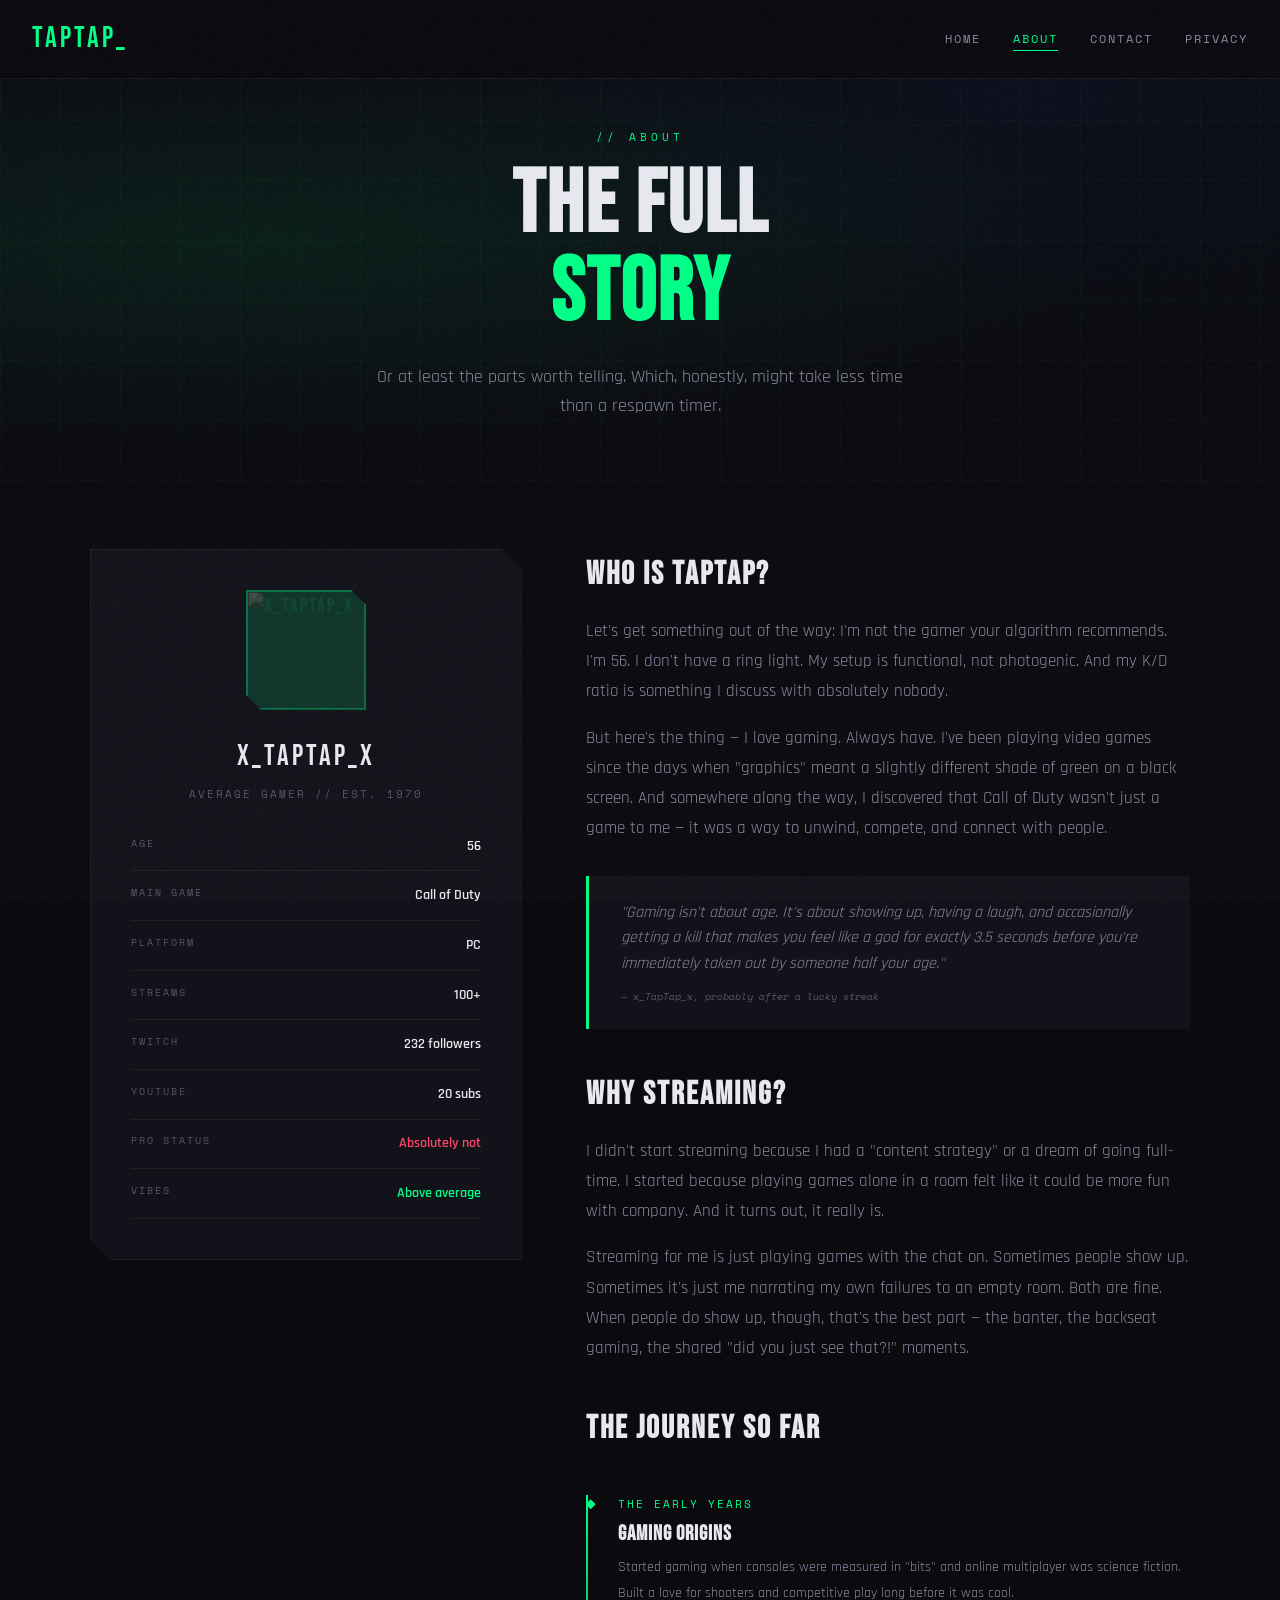
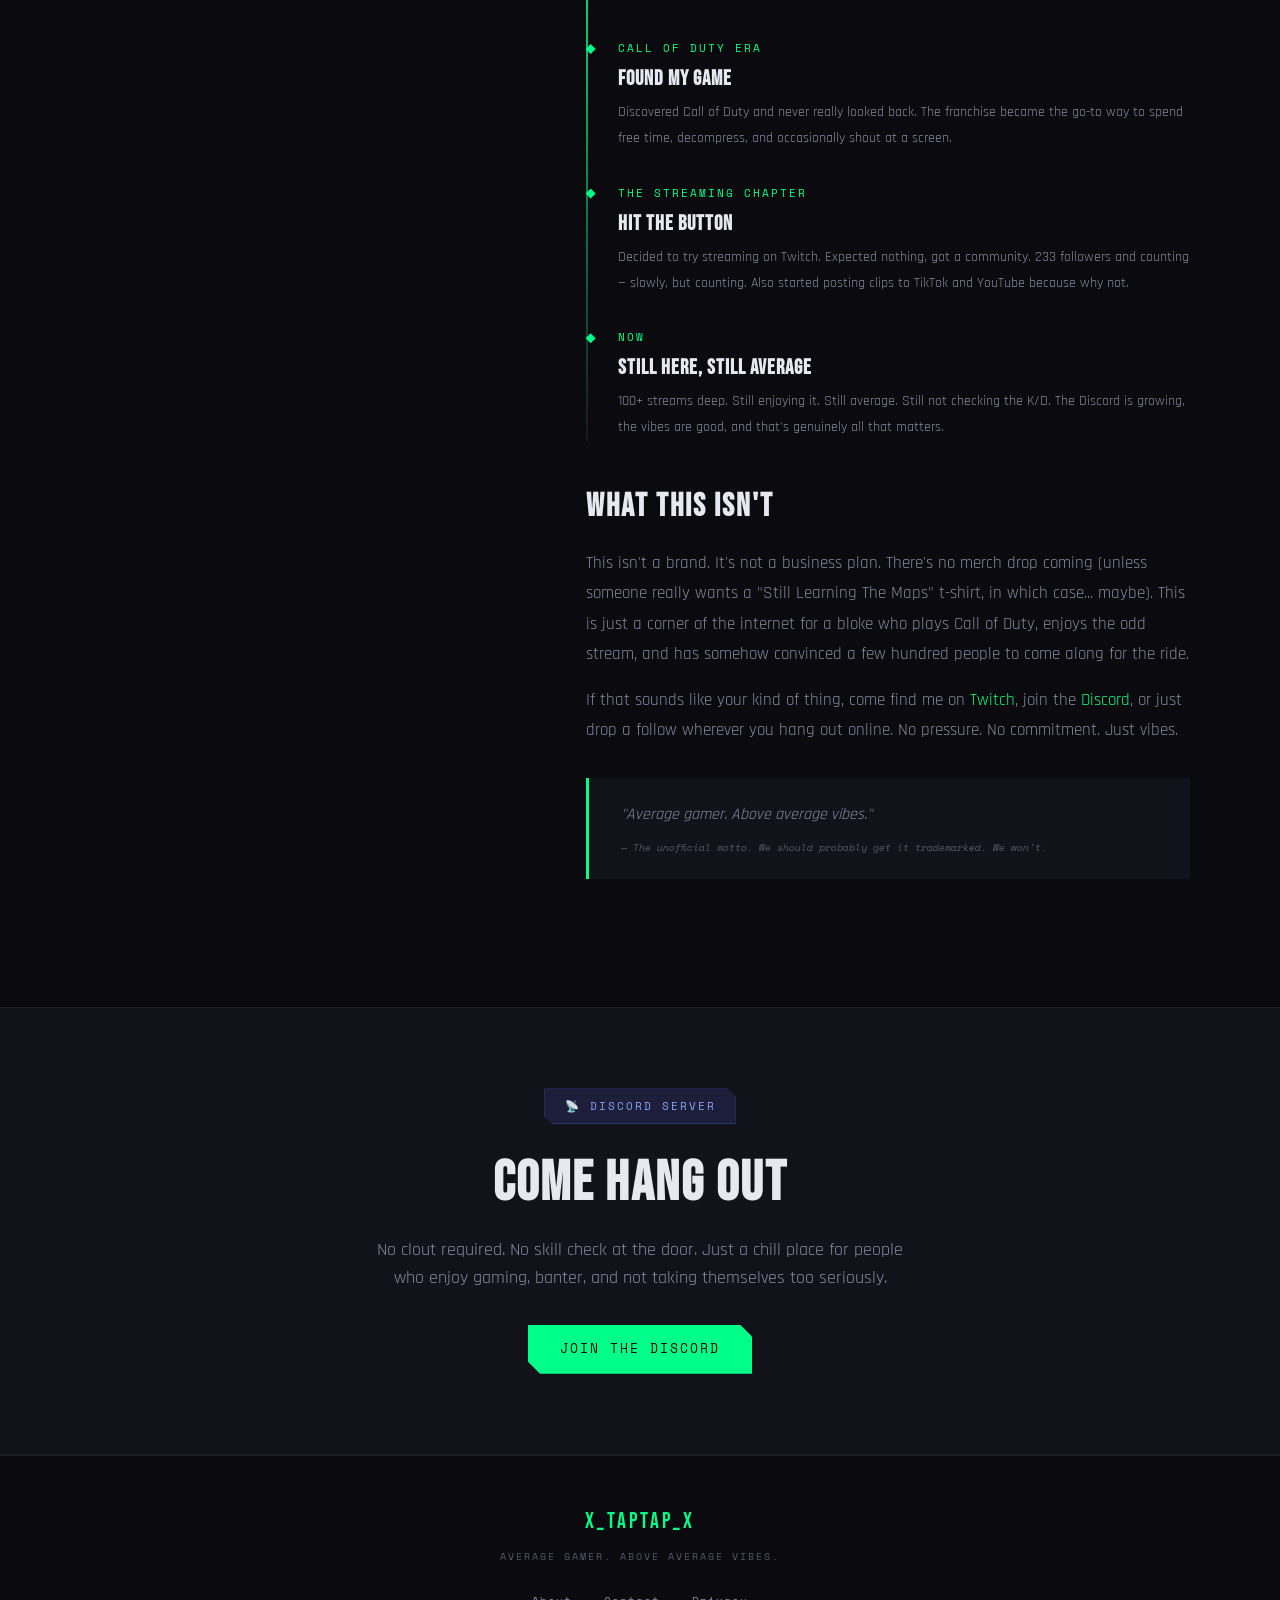
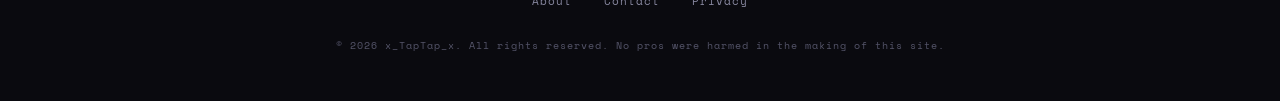
==== about.html @ 0f985d19 "Initial Git entry" ====
<!DOCTYPE html>
<html lang="en">
<head>
<meta charset="UTF-8">
<meta name="viewport" content="width=device-width, initial-scale=1.0">
<title>About — x_TapTap_x</title>
<link href="https://fonts.googleapis.com/css2?family=Bebas+Neue&family=Rajdhani:wght@400;500;600;700&family=Space+Mono:ital@0;1&display=swap" rel="stylesheet">
<link rel="stylesheet" href="styles.css">
</head>
<body>

<!-- NAV -->
<nav id="navbar">
  <a href="index.html" class="nav-brand">TAPTAP</a>
  <ul class="nav-links" id="navLinks">
    <li><a href="index.html">Home</a></li>
    <li><a href="about.html" class="active">About</a></li>
    <li><a href="contact.html">Contact</a></li>
    <li><a href="privacy.html">Privacy</a></li>
  </ul>
  <button class="hamburger" id="hamburger" aria-label="Menu">
    <span></span><span></span><span></span>
  </button>
</nav>

<!-- PAGE HEADER -->
<section class="page-header">
  <div class="page-header-bg"></div>
  <div class="page-header-grid"></div>
  <div class="page-header-content">
    <p class="section-label">// About</p>
    <h1 class="section-title">THE FULL<br><span style="color:var(--accent)">STORY</span></h1>
    <p class="page-header-sub">
      Or at least the parts worth telling. Which, honestly, might take less time than a respawn timer.
    </p>
  </div>
</section>

<!-- ABOUT CONTENT -->
<section class="about-page-content">
  <div class="container">
    <div class="about-full-grid">

      <!-- SIDEBAR -->
      <div class="about-sidebar">
        <div class="about-profile-card reveal">
          <div class="profile-avatar"><img src="./images/itsyerman2.jpg" alt="x_TapTap_x"></div>
          <div class="profile-name">x_TapTap_x</div>
          <p class="profile-subtitle">AVERAGE GAMER // EST. 1970</p>
          <ul class="profile-details">
            <li>
              <span class="label">Age</span>
              <span class="value">56</span>
            </li>
            <li>
              <span class="label">Main Game</span>
              <span class="value">Call of Duty</span>
            </li>
            <li>
              <span class="label">Platform</span>
              <span class="value">PC</span>
            </li>
            <li>
              <span class="label">Streams</span>
              <span class="value">100+</span>
            </li>
            <li>
              <span class="label">Twitch</span>
              <span class="value">232 followers</span>
            </li>
            <li>
              <span class="label">YouTube</span>
              <span class="value">20 subs</span>
            </li>
            <li>
              <span class="label">Pro Status</span>
              <span class="value" style="color:var(--danger)">Absolutely not</span>
            </li>
            <li>
              <span class="label">Vibes</span>
              <span class="value" style="color:var(--accent)">Above average</span>
            </li>
          </ul>
        </div>
      </div>

      <!-- MAIN BODY -->
      <div class="about-body">
        <h3 class="reveal">WHO IS TAPTAP?</h3>
        <p class="reveal">
          Let's get something out of the way: I'm not the gamer your algorithm recommends.
          I'm 56. I don't have a ring light. My setup is functional, not photogenic.
          And my K/D ratio is something I discuss with absolutely nobody.
        </p>
        <p class="reveal">
          But here's the thing — I love gaming. Always have. I've been playing video games
          since the days when "graphics" meant a slightly different shade of green on a black screen.
          And somewhere along the way, I discovered that Call of Duty wasn't just a game to me —
          it was a way to unwind, compete, and connect with people.
        </p>

        <div class="highlight-box reveal">
          "Gaming isn't about age. It's about showing up, having a laugh, and occasionally
          getting a kill that makes you feel like a god for exactly 3.5 seconds before
          you're immediately taken out by someone half your age."
          <span class="disclaimer">— x_TapTap_x, probably after a lucky streak</span>
        </div>

        <h3 class="reveal">WHY STREAMING?</h3>
        <p class="reveal">
          I didn't start streaming because I had a "content strategy" or a dream of going full-time.
          I started because playing games alone in a room felt like it could be more fun with company.
          And it turns out, it really is.
        </p>
        <p class="reveal">
          Streaming for me is just playing games with the chat on. Sometimes people show up.
          Sometimes it's just me narrating my own failures to an empty room. Both are fine.
          When people do show up, though, that's the best part — the banter, the backseat gaming,
          the shared "did you just see that?!" moments.
        </p>

        <h3 class="reveal">THE JOURNEY SO FAR</h3>
        <div class="timeline reveal">
          <div class="timeline-item">
            <div class="timeline-year">THE EARLY YEARS</div>
            <h4>GAMING ORIGINS</h4>
            <p>Started gaming when consoles were measured in "bits" and online multiplayer was science fiction. Built a love for shooters and competitive play long before it was cool.</p>
          </div>
          <div class="timeline-item">
            <div class="timeline-year">CALL OF DUTY ERA</div>
            <h4>FOUND MY GAME</h4>
            <p>Discovered Call of Duty and never really looked back. The franchise became the go-to way to spend free time, decompress, and occasionally shout at a screen.</p>
          </div>
          <div class="timeline-item">
            <div class="timeline-year">THE STREAMING CHAPTER</div>
            <h4>HIT THE BUTTON</h4>
            <p>Decided to try streaming on Twitch. Expected nothing, got a community. 233 followers and counting — slowly, but counting. Also started posting clips to TikTok and YouTube because why not.</p>
          </div>
          <div class="timeline-item">
            <div class="timeline-year">NOW</div>
            <h4>STILL HERE, STILL AVERAGE</h4>
            <p>100+ streams deep. Still enjoying it. Still average. Still not checking the K/D. The Discord is growing, the vibes are good, and that's genuinely all that matters.</p>
          </div>
        </div>

        <h3 class="reveal">WHAT THIS ISN'T</h3>
        <p class="reveal">
          This isn't a brand. It's not a business plan. There's no merch drop coming
          (unless someone really wants a "Still Learning The Maps" t-shirt, in which case... maybe).
          This is just a corner of the internet for a bloke who plays Call of Duty, enjoys the odd stream,
          and has somehow convinced a few hundred people to come along for the ride.
        </p>
        <p class="reveal">
          If that sounds like your kind of thing, come find me on
          <a href="https://www.twitch.tv/x_taptap_x" target="_blank" style="color:var(--accent);text-decoration:none;">Twitch</a>,
          join the <a href="https://discord.gg/29JPRXPQ" target="_blank" style="color:var(--accent);text-decoration:none;">Discord</a>,
          or just drop a follow wherever you hang out online.
          No pressure. No commitment. Just vibes.
        </p>

        <div class="highlight-box reveal">
          "Average gamer. Above average vibes."
          <span class="disclaimer">— The unofficial motto. We should probably get it trademarked. We won't.</span>
        </div>
      </div>

    </div>
  </div>
</section>

<!-- DISCORD CTA -->
<section class="discord-cta">
  <div class="container">
    <div class="discord-badge reveal">&#128225; DISCORD SERVER</div>
    <h2 class="section-title reveal">COME HANG OUT</h2>
    <p class="reveal">
      No clout required. No skill check at the door. Just a chill place for people
      who enjoy gaming, banter, and not taking themselves too seriously.
    </p>
    <a href="https://discord.gg/29JPRXPQ" target="_blank" class="btn btn-primary reveal">Join the Discord</a>
  </div>
</section>

<!-- FOOTER -->
<footer>
  <div class="footer-brand">x_TAPTAP_x</div>
  <p class="footer-tagline">AVERAGE GAMER. ABOVE AVERAGE VIBES.</p>
  <ul class="footer-links">
    <li><a href="about.html">About</a></li>
    <li><a href="contact.html">Contact</a></li>
    <li><a href="privacy.html">Privacy</a></li>
  </ul>
  <p class="footer-copy">&copy; 2026 x_TapTap_x. All rights reserved. No pros were harmed in the making of this site.</p>
</footer>

<script src="main.js"></script>
</body>
</html>
---- styles.css ----
/* ========== VARIABLES ========== */
:root {
  --bg-dark: #0a0a0f;
  --bg-card: #12121a;
  --bg-card-hover: #1a1a26;
  --accent: #00ff88;
  --accent-dim: #00cc6a;
  --accent-glow: rgba(0, 255, 136, 0.15);
  --text-primary: #e8e8f0;
  --text-secondary: #8888a0;
  --text-muted: #55556a;
  --danger: #ff4466;
  --border: rgba(255,255,255,0.06);
  --font-display: 'Bebas Neue', sans-serif;
  --font-body: 'Rajdhani', sans-serif;
  --font-mono: 'Space Mono', monospace;
}

*, *::before, *::after { margin: 0; padding: 0; box-sizing: border-box; }
html { scroll-behavior: smooth; }

body {
  background: var(--bg-dark);
  color: var(--text-primary);
  font-family: var(--font-body);
  font-weight: 400;
  line-height: 1.6;
  overflow-x: hidden;
}

/* Noise overlay */
body::before {
  content: '';
  position: fixed;
  top: 0; left: 0; right: 0; bottom: 0;
  background-image: url("data:image/svg+xml,%3Csvg viewBox='0 0 256 256' xmlns='http://www.w3.org/2000/svg'%3E%3Cfilter id='n'%3E%3CfeTurbulence type='fractalNoise' baseFrequency='0.9' numOctaves='4' stitchTiles='stitch'/%3E%3C/filter%3E%3Crect width='100%25' height='100%25' filter='url(%23n)' opacity='0.03'/%3E%3C/svg%3E");
  pointer-events: none;
  z-index: 9999;
}

/* Scrollbar */
::-webkit-scrollbar { width: 6px; }
::-webkit-scrollbar-track { background: var(--bg-dark); }
::-webkit-scrollbar-thumb { background: var(--accent-dim); border-radius: 3px; }

/* ========== NAV ========== */
nav {
  position: fixed;
  top: 0; left: 0; right: 0;
  z-index: 100;
  padding: 1rem 2rem;
  display: flex;
  align-items: center;
  justify-content: space-between;
  background: rgba(10, 10, 15, 0.85);
  backdrop-filter: blur(20px);
  border-bottom: 1px solid var(--border);
  transition: all 0.3s ease;
}
nav.scrolled {
  padding: 0.6rem 2rem;
  background: rgba(10, 10, 15, 0.95);
}

.nav-brand {
  font-family: var(--font-display);
  font-size: 1.8rem;
  letter-spacing: 3px;
  color: var(--accent);
  text-decoration: none;
  position: relative;
}
.nav-brand::after {
  content: '_';
  animation: blink 1s infinite;
}
@keyframes blink {
  0%, 50% { opacity: 1; }
  51%, 100% { opacity: 0; }
}

.nav-links { display: flex; gap: 2rem; list-style: none; }
.nav-links a {
  color: var(--text-secondary);
  text-decoration: none;
  font-family: var(--font-mono);
  font-size: 0.75rem;
  letter-spacing: 2px;
  text-transform: uppercase;
  transition: color 0.3s;
  position: relative;
}
.nav-links a:hover,
.nav-links a.active { color: var(--accent); }
.nav-links a::after {
  content: '';
  position: absolute;
  bottom: -4px; left: 0;
  width: 0; height: 1px;
  background: var(--accent);
  transition: width 0.3s;
}
.nav-links a:hover::after,
.nav-links a.active::after { width: 100%; }

.hamburger {
  display: none;
  flex-direction: column;
  gap: 5px;
  cursor: pointer;
  background: none;
  border: none;
  padding: 4px;
}
.hamburger span {
  width: 24px; height: 2px;
  background: var(--text-primary);
  transition: all 0.3s;
}

/* ========== BUTTONS ========== */
.btn {
  display: inline-flex;
  align-items: center;
  gap: 0.5rem;
  padding: 0.9rem 2rem;
  font-family: var(--font-mono);
  font-size: 0.8rem;
  letter-spacing: 2px;
  text-transform: uppercase;
  text-decoration: none;
  border: none;
  cursor: pointer;
  transition: all 0.3s;
  position: relative;
  overflow: hidden;
}

.btn-primary {
  background: var(--accent);
  color: var(--bg-dark);
  clip-path: polygon(0 0, calc(100% - 12px) 0, 100% 12px, 100% 100%, 12px 100%, 0 calc(100% - 12px));
}
.btn-primary:hover {
  background: #fff;
  transform: translateY(-2px);
  box-shadow: 0 0 30px var(--accent-glow);
}

.btn-outline {
  background: transparent;
  color: var(--text-primary);
  border: 1px solid var(--border);
  clip-path: polygon(0 0, calc(100% - 12px) 0, 100% 12px, 100% 100%, 12px 100%, 0 calc(100% - 12px));
}
.btn-outline:hover {
  border-color: var(--accent);
  color: var(--accent);
  transform: translateY(-2px);
}

/* ========== SHARED SECTIONS ========== */
section { padding: 6rem 2rem; position: relative; }

.section-label {
  font-family: var(--font-mono);
  font-size: 0.7rem;
  color: var(--accent);
  letter-spacing: 4px;
  text-transform: uppercase;
  margin-bottom: 1rem;
}

.section-title {
  font-family: var(--font-display);
  font-size: clamp(2.5rem, 5vw, 4rem);
  letter-spacing: 2px;
  margin-bottom: 1.5rem;
  line-height: 1;
}

.container {
  max-width: 1100px;
  margin: 0 auto;
}

/* ========== PAGE HEADER (for inner pages) ========== */
.page-header {
  min-height: 40vh;
  display: flex;
  align-items: center;
  justify-content: center;
  position: relative;
  overflow: hidden;
  padding: 8rem 2rem 4rem;
  text-align: center;
}

.page-header-bg {
  position: absolute;
  top: 0; left: 0; right: 0; bottom: 0;
  background:
    radial-gradient(ellipse at 20% 50%, rgba(0, 255, 136, 0.08) 0%, transparent 60%),
    radial-gradient(ellipse at 80% 20%, rgba(0, 100, 255, 0.05) 0%, transparent 50%);
}

.page-header-grid {
  position: absolute;
  top: 0; left: 0; right: 0; bottom: 0;
  background-image:
    linear-gradient(rgba(0,255,136,0.03) 1px, transparent 1px),
    linear-gradient(90deg, rgba(0,255,136,0.03) 1px, transparent 1px);
  background-size: 60px 60px;
  animation: gridMove 20s linear infinite;
}
@keyframes gridMove {
  0% { transform: translate(0, 0); }
  100% { transform: translate(60px, 60px); }
}

.page-header-content {
  position: relative;
  z-index: 2;
}

.page-header .section-label {
  margin-bottom: 1rem;
  opacity: 0;
  animation: fadeUp 0.8s 0.2s forwards;
}

.page-header .section-title {
  font-size: clamp(3rem, 7vw, 5.5rem);
  opacity: 0;
  animation: fadeUp 0.8s 0.4s forwards;
}

.page-header-sub {
  font-size: 1.15rem;
  color: var(--text-secondary);
  max-width: 550px;
  margin: 1rem auto 0;
  opacity: 0;
  animation: fadeUp 0.8s 0.6s forwards;
}

/* ========== HERO (homepage) ========== */
.hero {
  min-height: 100vh;
  display: flex;
  align-items: center;
  justify-content: center;
  position: relative;
  overflow: hidden;
  padding: 6rem 2rem 4rem;
}

.hero-bg {
  position: absolute;
  top: 0; left: 0; right: 0; bottom: 0;
  background:
    radial-gradient(ellipse at 20% 50%, rgba(0, 255, 136, 0.08) 0%, transparent 60%),
    radial-gradient(ellipse at 80% 20%, rgba(0, 100, 255, 0.05) 0%, transparent 50%),
    radial-gradient(ellipse at 50% 80%, rgba(255, 68, 102, 0.04) 0%, transparent 50%);
}

.hero-grid {
  position: absolute;
  top: 0; left: 0; right: 0; bottom: 0;
  background-image:
    linear-gradient(rgba(0,255,136,0.03) 1px, transparent 1px),
    linear-gradient(90deg, rgba(0,255,136,0.03) 1px, transparent 1px);
  background-size: 60px 60px;
  animation: gridMove 20s linear infinite;
}

.hero-content {
  position: relative;
  z-index: 2;
  max-width: 900px;
  text-align: center;
}

.hero-tag {
  font-family: var(--font-mono);
  font-size: 0.8rem;
  color: var(--accent);
  letter-spacing: 4px;
  text-transform: uppercase;
  margin-bottom: 1.5rem;
  opacity: 0;
  animation: fadeUp 0.8s 0.2s forwards;
}

.hero-title {
  font-family: var(--font-display);
  font-size: clamp(3.5rem, 10vw, 8rem);
  line-height: 0.95;
  letter-spacing: 4px;
  margin-bottom: 1.5rem;
  opacity: 0;
  animation: fadeUp 0.8s 0.4s forwards;
}
.hero-title .accent { color: var(--accent); }
.hero-title .strike {
  text-decoration: line-through;
  color: var(--text-muted);
  font-size: 0.6em;
}

.hero-sub {
  font-family: var(--font-body);
  font-size: 1.25rem;
  font-weight: 400;
  color: var(--text-secondary);
  max-width: 600px;
  margin: 0 auto 2.5rem;
  opacity: 0;
  animation: fadeUp 0.8s 0.6s forwards;
}

.hero-disclaimer {
  font-family: var(--font-mono);
  font-size: 0.65rem;
  color: var(--text-muted);
  font-style: italic;
  margin-top: 0.5rem;
}

.hero-buttons {
  display: flex;
  gap: 1rem;
  justify-content: center;
  flex-wrap: wrap;
  opacity: 0;
  animation: fadeUp 0.8s 0.8s forwards;
}

.scroll-indicator {
  position: absolute;
  bottom: 2rem;
  left: 50%;
  transform: translateX(-50%);
  display: flex;
  flex-direction: column;
  align-items: center;
  gap: 0.5rem;
  opacity: 0;
  animation: fadeUp 0.8s 1.2s forwards;
}
.scroll-indicator span {
  font-family: var(--font-mono);
  font-size: 0.6rem;
  color: var(--text-muted);
  letter-spacing: 3px;
  text-transform: uppercase;
}
.scroll-line {
  width: 1px;
  height: 40px;
  background: linear-gradient(to bottom, var(--accent), transparent);
  animation: scrollPulse 2s infinite;
}
@keyframes scrollPulse {
  0%, 100% { opacity: 0.3; transform: scaleY(0.6); }
  50% { opacity: 1; transform: scaleY(1); }
}

@keyframes fadeUp {
  from { opacity: 0; transform: translateY(30px); }
  to { opacity: 1; transform: translateY(0); }
}

/* ========== ABOUT SECTION ========== */
.about { background: var(--bg-dark); }

.about-grid {
  display: grid;
  grid-template-columns: 1fr 1fr;
  gap: 4rem;
  align-items: center;
}

.about-avatar {
  width: 100%;
  aspect-ratio: 1;
  background: var(--bg-card);
  border: 2px solid var(--border);
  position: relative;
  overflow: hidden;
  clip-path: polygon(0 0, calc(100% - 30px) 0, 100% 30px, 100% 100%, 30px 100%, 0 calc(100% - 30px));
}

.about-avatar::before {
  display: none;
}

.about-avatar img {
  width: 100%;
  height: 100%;
  object-fit: cover;
  position: absolute;
  top: 0;
  left: 0;
}

.about-avatar img {
  filter: grayscale(30%) brightness(0.3);
  mix-blend-mode: luminosity;
}

.about-avatar:hover img {
  filter: grayscale(0%) brightness(1);
  mix-blend-mode: normal;
  transition: all 0.5s ease;
}

.about-avatar::after {
  content: '';
  position: absolute;
  top: 0; left: 0; right: 0; bottom: 0;
  background: linear-gradient(135deg, var(--accent-glow), transparent 50%);
}

.about-text p {
  color: var(--text-secondary);
  font-size: 1.1rem;
  margin-bottom: 1.5rem;
  font-weight: 400;
}

.about-stats {
  display: grid;
  grid-template-columns: repeat(3, 1fr);
  gap: 1rem;
  margin-top: 2rem;
}

.stat-box {
  background: var(--bg-card);
  border: 1px solid var(--border);
  padding: 1.2rem;
  text-align: center;
  transition: all 0.3s;
  clip-path: polygon(0 0, calc(100% - 10px) 0, 100% 10px, 100% 100%, 10px 100%, 0 calc(100% - 10px));
}
.stat-box:hover {
  border-color: var(--accent);
  transform: translateY(-3px);
  box-shadow: 0 10px 30px rgba(0,0,0,0.3);
}

.stat-number {
  font-family: var(--font-display);
  font-size: 2.2rem;
  color: var(--accent);
  line-height: 1;
}

.stat-label {
  font-family: var(--font-mono);
  font-size: 0.6rem;
  color: var(--text-muted);
  letter-spacing: 2px;
  text-transform: uppercase;
  margin-top: 0.3rem;
}

.stat-note {
  font-family: var(--font-mono);
  font-size: 0.55rem;
  color: var(--text-muted);
  font-style: italic;
  margin-top: 0.2rem;
}

/* ========== FEATURES ========== */
.features {
  background: var(--bg-card);
  border-top: 1px solid var(--border);
  border-bottom: 1px solid var(--border);
}

.features-grid {
  display: grid;
  grid-template-columns: repeat(3, 1fr);
  gap: 2rem;
  margin-top: 3rem;
}

.feature-card {
  background: var(--bg-dark);
  border: 1px solid var(--border);
  padding: 2.5rem 2rem;
  position: relative;
  transition: all 0.4s;
  clip-path: polygon(0 0, calc(100% - 16px) 0, 100% 16px, 100% 100%, 16px 100%, 0 calc(100% - 16px));
}
.feature-card:hover {
  border-color: var(--accent);
  transform: translateY(-5px);
  box-shadow: 0 20px 60px rgba(0,0,0,0.4);
}

.feature-icon {
  width: 50px;
  height: 50px;
  background: var(--accent-glow);
  border: 1px solid rgba(0,255,136,0.2);
  display: flex;
  align-items: center;
  justify-content: center;
  font-size: 1.5rem;
  margin-bottom: 1.5rem;
  clip-path: polygon(0 0, calc(100% - 8px) 0, 100% 8px, 100% 100%, 8px 100%, 0 calc(100% - 8px));
}

.feature-card h3 {
  font-family: var(--font-display);
  font-size: 1.6rem;
  letter-spacing: 2px;
  margin-bottom: 1rem;
}

.feature-card p {
  color: var(--text-secondary);
  font-size: 0.95rem;
  line-height: 1.7;
}

.feature-card .disclaimer {
  font-family: var(--font-mono);
  font-size: 0.6rem;
  color: var(--text-muted);
  font-style: italic;
  margin-top: 1rem;
  padding-top: 1rem;
  border-top: 1px solid var(--border);
}

/* ========== SOCIAL HUB ========== */
.social-hub { background: var(--bg-dark); }

.social-grid {
  display: grid;
  grid-template-columns: repeat(2, 1fr);
  gap: 1.5rem;
  margin-top: 3rem;
}

.social-card {
  background: var(--bg-card);
  border: 1px solid var(--border);
  padding: 2rem;
  display: flex;
  align-items: center;
  gap: 1.5rem;
  text-decoration: none;
  color: inherit;
  transition: all 0.3s;
  clip-path: polygon(0 0, calc(100% - 14px) 0, 100% 14px, 100% 100%, 14px 100%, 0 calc(100% - 14px));
}
.social-card:hover {
  border-color: var(--accent);
  transform: translateY(-3px);
  box-shadow: 0 15px 40px rgba(0,0,0,0.3);
}

.social-icon {
  width: 60px;
  height: 60px;
  flex-shrink: 0;
  display: flex;
  align-items: center;
  justify-content: center;
  font-size: 1.8rem;
  border: 1px solid var(--border);
  clip-path: polygon(0 0, calc(100% - 8px) 0, 100% 8px, 100% 100%, 8px 100%, 0 calc(100% - 8px));
}

.social-card.twitch .social-icon { background: rgba(145, 70, 255, 0.15); border-color: rgba(145,70,255,0.3); }
.social-card.youtube .social-icon { background: rgba(255, 0, 0, 0.1); border-color: rgba(255,0,0,0.2); }
.social-card.tiktok .social-icon { background: rgba(255, 0, 80, 0.1); border-color: rgba(255,0,80,0.2); }
.social-card.bluesky .social-icon { background: rgba(0, 133, 255, 0.1); border-color: rgba(0,133,255,0.2); }

.social-info h3 {
  font-family: var(--font-display);
  font-size: 1.4rem;
  letter-spacing: 2px;
}
.social-info p {
  color: var(--text-secondary);
  font-size: 0.9rem;
}
.social-handle {
  font-family: var(--font-mono);
  font-size: 0.7rem;
  color: var(--accent);
  letter-spacing: 1px;
}

/* ========== DISCORD CTA ========== */
.discord-cta {
  background: var(--bg-card);
  border-top: 1px solid var(--border);
  border-bottom: 1px solid var(--border);
  text-align: center;
  padding: 5rem 2rem;
}

.discord-cta .section-title {
  font-size: clamp(2rem, 5vw, 3.5rem);
}

.discord-cta p {
  color: var(--text-secondary);
  font-size: 1.1rem;
  max-width: 550px;
  margin: 0 auto 2rem;
}

.discord-badge {
  display: inline-flex;
  align-items: center;
  gap: 0.5rem;
  background: rgba(88, 101, 242, 0.15);
  border: 1px solid rgba(88, 101, 242, 0.3);
  padding: 0.5rem 1.2rem;
  font-family: var(--font-mono);
  font-size: 0.7rem;
  color: #8b9ff5;
  letter-spacing: 2px;
  margin-bottom: 2rem;
  clip-path: polygon(0 0, calc(100% - 8px) 0, 100% 8px, 100% 100%, 8px 100%, 0 calc(100% - 8px));
}

/* ========== FOOTER ========== */
footer {
  padding: 3rem 2rem;
  border-top: 1px solid var(--border);
  text-align: center;
}

.footer-brand {
  font-family: var(--font-display);
  font-size: 1.4rem;
  letter-spacing: 3px;
  color: var(--accent);
  margin-bottom: 0.5rem;
}

.footer-tagline {
  font-family: var(--font-mono);
  font-size: 0.65rem;
  color: var(--text-muted);
  letter-spacing: 2px;
  margin-bottom: 1.5rem;
}

.footer-links {
  display: flex;
  gap: 2rem;
  justify-content: center;
  list-style: none;
  margin-bottom: 1.5rem;
}
.footer-links a {
  color: var(--text-secondary);
  text-decoration: none;
  font-family: var(--font-mono);
  font-size: 0.7rem;
  letter-spacing: 1px;
  transition: color 0.3s;
}
.footer-links a:hover { color: var(--accent); }

.footer-copy {
  font-family: var(--font-mono);
  font-size: 0.6rem;
  color: var(--text-muted);
  letter-spacing: 1px;
}

/* ========== ABOUT PAGE SPECIFIC ========== */
.about-page-content {
  background: var(--bg-dark);
  padding: 4rem 2rem 6rem;
}

.about-full-grid {
  display: grid;
  grid-template-columns: 1fr 1.4fr;
  gap: 4rem;
  align-items: start;
}

.about-sidebar {
  position: sticky;
  top: 6rem;
}

.about-profile-card {
  background: var(--bg-card);
  border: 1px solid var(--border);
  padding: 2.5rem;
  clip-path: polygon(0 0, calc(100% - 20px) 0, 100% 20px, 100% 100%, 20px 100%, 0 calc(100% - 20px));
}

.profile-avatar {
  width: 120px;
  height: 120px;
  background: var(--accent-glow);
  border: 2px solid rgba(0,255,136,0.3);
  display: flex;
  align-items: center;
  justify-content: center;
  font-family: var(--font-display);
  font-size: 1.2rem;
  color: var(--accent);
  letter-spacing: 2px;
  margin: 0 auto 1.5rem;
  clip-path: polygon(0 0, calc(100% - 15px) 0, 100% 15px, 100% 100%, 15px 100%, 0 calc(100% - 15px));
  overflow: hidden;
}

.profile-avatar img {
  width: 100%;
  height: 100%;
  object-fit: cover;
}

.profile-avatar img {
  filter: grayscale(30%) brightness(0.3);
  mix-blend-mode: luminosity;
}

.profile-avatar:hover img {
  filter: grayscale(0%) brightness(1);
  mix-blend-mode: normal;
  transition: all 0.5s ease;
}

.profile-name {
  font-family: var(--font-display);
  font-size: 1.8rem;
  letter-spacing: 3px;
  text-align: center;
  margin-bottom: 0.3rem;
}

.profile-subtitle {
  font-family: var(--font-mono);
  font-size: 0.7rem;
  color: var(--text-muted);
  letter-spacing: 2px;
  text-align: center;
  margin-bottom: 2rem;
}

.profile-details {
  list-style: none;
  display: flex;
  flex-direction: column;
  gap: 0.8rem;
}

.profile-details li {
  display: flex;
  justify-content: space-between;
  padding-bottom: 0.8rem;
  border-bottom: 1px solid var(--border);
  font-size: 0.9rem;
}

.profile-details .label {
  font-family: var(--font-mono);
  font-size: 0.65rem;
  color: var(--text-muted);
  letter-spacing: 2px;
  text-transform: uppercase;
}

.profile-details .value {
  color: var(--text-primary);
  font-weight: 600;
}

.about-body h3 {
  font-family: var(--font-display);
  font-size: 2rem;
  letter-spacing: 2px;
  margin-bottom: 1rem;
  margin-top: 2.5rem;
  color: var(--text-primary);
}

.about-body h3:first-child { margin-top: 0; }

.about-body p {
  color: var(--text-secondary);
  font-size: 1.05rem;
  line-height: 1.8;
  margin-bottom: 1rem;
}

.about-body .highlight-box {
  background: var(--bg-card);
  border-left: 3px solid var(--accent);
  padding: 1.5rem 2rem;
  margin: 2rem 0;
  font-style: italic;
  color: var(--text-secondary);
}

.about-body .highlight-box .disclaimer {
  font-family: var(--font-mono);
  font-size: 0.6rem;
  color: var(--text-muted);
  display: block;
  margin-top: 0.8rem;
  font-style: italic;
}

/* Timeline */
.timeline {
  margin: 2.5rem 0;
  position: relative;
  padding-left: 2rem;
}
.timeline::before {
  content: '';
  position: absolute;
  left: 0;
  top: 0;
  bottom: 0;
  width: 2px;
  background: linear-gradient(to bottom, var(--accent), var(--border));
}

.timeline-item {
  position: relative;
  padding-bottom: 2rem;
}
.timeline-item:last-child { padding-bottom: 0; }

.timeline-item::before {
  content: '';
  position: absolute;
  left: -2rem;
  top: 0.3rem;
  width: 10px;
  height: 10px;
  background: var(--accent);
  clip-path: polygon(50% 0%, 100% 50%, 50% 100%, 0% 50%);
}

.timeline-year {
  font-family: var(--font-mono);
  font-size: 0.7rem;
  color: var(--accent);
  letter-spacing: 2px;
  margin-bottom: 0.3rem;
}

.timeline-item h4 {
  font-family: var(--font-display);
  font-size: 1.3rem;
  letter-spacing: 1px;
  margin-bottom: 0.3rem;
}

.timeline-item p {
  font-size: 0.9rem;
  margin-bottom: 0;
}

/* ========== CONTACT PAGE ========== */
.contact-content {
  background: var(--bg-dark);
  padding: 4rem 2rem 6rem;
}

.contact-grid {
  display: grid;
  grid-template-columns: 1fr 1.2fr;
  gap: 4rem;
  align-items: start;
}

.contact-info-card {
  background: var(--bg-card);
  border: 1px solid var(--border);
  padding: 2.5rem;
  clip-path: polygon(0 0, calc(100% - 20px) 0, 100% 20px, 100% 100%, 20px 100%, 0 calc(100% - 20px));
}

.contact-info-card h3 {
  font-family: var(--font-display);
  font-size: 1.6rem;
  letter-spacing: 2px;
  margin-bottom: 1rem;
}

.contact-info-card p {
  color: var(--text-secondary);
  font-size: 0.95rem;
  margin-bottom: 2rem;
  line-height: 1.7;
}

.contact-methods {
  list-style: none;
  display: flex;
  flex-direction: column;
  gap: 1.5rem;
}

.contact-method {
  display: flex;
  align-items: center;
  gap: 1rem;
  padding: 1rem;
  background: var(--bg-dark);
  border: 1px solid var(--border);
  transition: all 0.3s;
  clip-path: polygon(0 0, calc(100% - 10px) 0, 100% 10px, 100% 100%, 10px 100%, 0 calc(100% - 10px));
}
.contact-method:hover {
  border-color: var(--accent);
}

.contact-method-icon {
  width: 40px;
  height: 40px;
  flex-shrink: 0;
  background: var(--accent-glow);
  border: 1px solid rgba(0,255,136,0.2);
  display: flex;
  align-items: center;
  justify-content: center;
  font-size: 1.1rem;
}

.contact-method-label {
  font-family: var(--font-mono);
  font-size: 0.6rem;
  color: var(--text-muted);
  letter-spacing: 2px;
  text-transform: uppercase;
}

.contact-method-value {
  font-weight: 600;
  font-size: 0.95rem;
}
.contact-method-value a {
  color: var(--accent);
  text-decoration: none;
}
.contact-method-value a:hover {
  text-decoration: underline;
}

.contact-form-area h3 {
  font-family: var(--font-display);
  font-size: 1.8rem;
  letter-spacing: 2px;
  margin-bottom: 0.5rem;
}

.contact-form-area .form-sub {
  font-family: var(--font-mono);
  font-size: 0.7rem;
  color: var(--text-muted);
  letter-spacing: 1px;
  margin-bottom: 2rem;
}

.form-group {
  margin-bottom: 1.5rem;
}

.form-group label {
  display: block;
  font-family: var(--font-mono);
  font-size: 0.7rem;
  color: var(--text-secondary);
  letter-spacing: 2px;
  text-transform: uppercase;
  margin-bottom: 0.5rem;
}

.form-group input,
.form-group textarea,
.form-group select {
  width: 100%;
  padding: 0.9rem 1.2rem;
  background: var(--bg-card);
  border: 1px solid var(--border);
  color: var(--text-primary);
  font-family: var(--font-body);
  font-size: 1rem;
  transition: border-color 0.3s;
  outline: none;
}

.form-group input:focus,
.form-group textarea:focus,
.form-group select:focus {
  border-color: var(--accent);
}

.form-group textarea {
  min-height: 150px;
  resize: vertical;
}

.form-group select {
  cursor: pointer;
  appearance: none;
  background-image: url("data:image/svg+xml,%3Csvg xmlns='http://www.w3.org/2000/svg' width='12' height='12' viewBox='0 0 12 12'%3E%3Cpath fill='%2300ff88' d='M6 8L1 3h10z'/%3E%3C/svg%3E");
  background-repeat: no-repeat;
  background-position: right 1rem center;
}

.form-group select option {
  background: var(--bg-card);
  color: var(--text-primary);
}

.form-row {
  display: grid;
  grid-template-columns: 1fr 1fr;
  gap: 1.5rem;
}

/* ========== PRIVACY PAGE ========== */
.privacy-content {
  background: var(--bg-dark);
  padding: 4rem 2rem 6rem;
}

.privacy-body {
  max-width: 800px;
  margin: 0 auto;
}

.privacy-body h3 {
  font-family: var(--font-display);
  font-size: 1.8rem;
  letter-spacing: 2px;
  margin-bottom: 1rem;
  margin-top: 3rem;
  color: var(--text-primary);
}
.privacy-body h3:first-child { margin-top: 0; }

.privacy-body p {
  color: var(--text-secondary);
  font-size: 1rem;
  line-height: 1.8;
  margin-bottom: 1rem;
}

.privacy-body ul {
  list-style: none;
  margin-bottom: 1.5rem;
  padding-left: 0;
}

.privacy-body ul li {
  color: var(--text-secondary);
  font-size: 0.95rem;
  padding: 0.4rem 0 0.4rem 1.5rem;
  position: relative;
  line-height: 1.7;
}

.privacy-body ul li::before {
  content: '//';
  position: absolute;
  left: 0;
  color: var(--accent);
  font-family: var(--font-mono);
  font-size: 0.75rem;
}

.privacy-body .updated-date {
  font-family: var(--font-mono);
  font-size: 0.7rem;
  color: var(--text-muted);
  letter-spacing: 2px;
  margin-bottom: 2rem;
  display: block;
}

.privacy-body a {
  color: var(--accent);
  text-decoration: none;
}
.privacy-body a:hover {
  text-decoration: underline;
}

/* ========== REVEAL ANIMATIONS ========== */
.reveal {
  opacity: 0;
  transform: translateY(40px);
  transition: all 0.8s cubic-bezier(0.16, 1, 0.3, 1);
}
.reveal.visible {
  opacity: 1;
  transform: translateY(0);
}

.stagger-children .reveal:nth-child(1) { transition-delay: 0.1s; }
.stagger-children .reveal:nth-child(2) { transition-delay: 0.2s; }
.stagger-children .reveal:nth-child(3) { transition-delay: 0.3s; }
.stagger-children .reveal:nth-child(4) { transition-delay: 0.4s; }

/* ========== RESPONSIVE ========== */
@media (max-width: 900px) {
  .about-grid,
  .about-full-grid,
  .contact-grid { grid-template-columns: 1fr; gap: 2rem; }
  .about-avatar { max-width: 300px; margin: 0 auto; }
  .about-sidebar { position: static; }
  .features-grid { grid-template-columns: 1fr; }
  .social-grid { grid-template-columns: 1fr; }
  .form-row { grid-template-columns: 1fr; }
}

@media (max-width: 650px) {
  .nav-links { display: none; }
  .hamburger { display: flex; }
  .nav-links.open {
    display: flex;
    flex-direction: column;
    position: absolute;
    top: 100%;
    left: 0; right: 0;
    background: rgba(10,10,15,0.98);
    padding: 1.5rem 2rem;
    gap: 1rem;
    border-bottom: 1px solid var(--border);
  }
  .about-stats { grid-template-columns: 1fr; }
  section { padding: 4rem 1.2rem; }
}
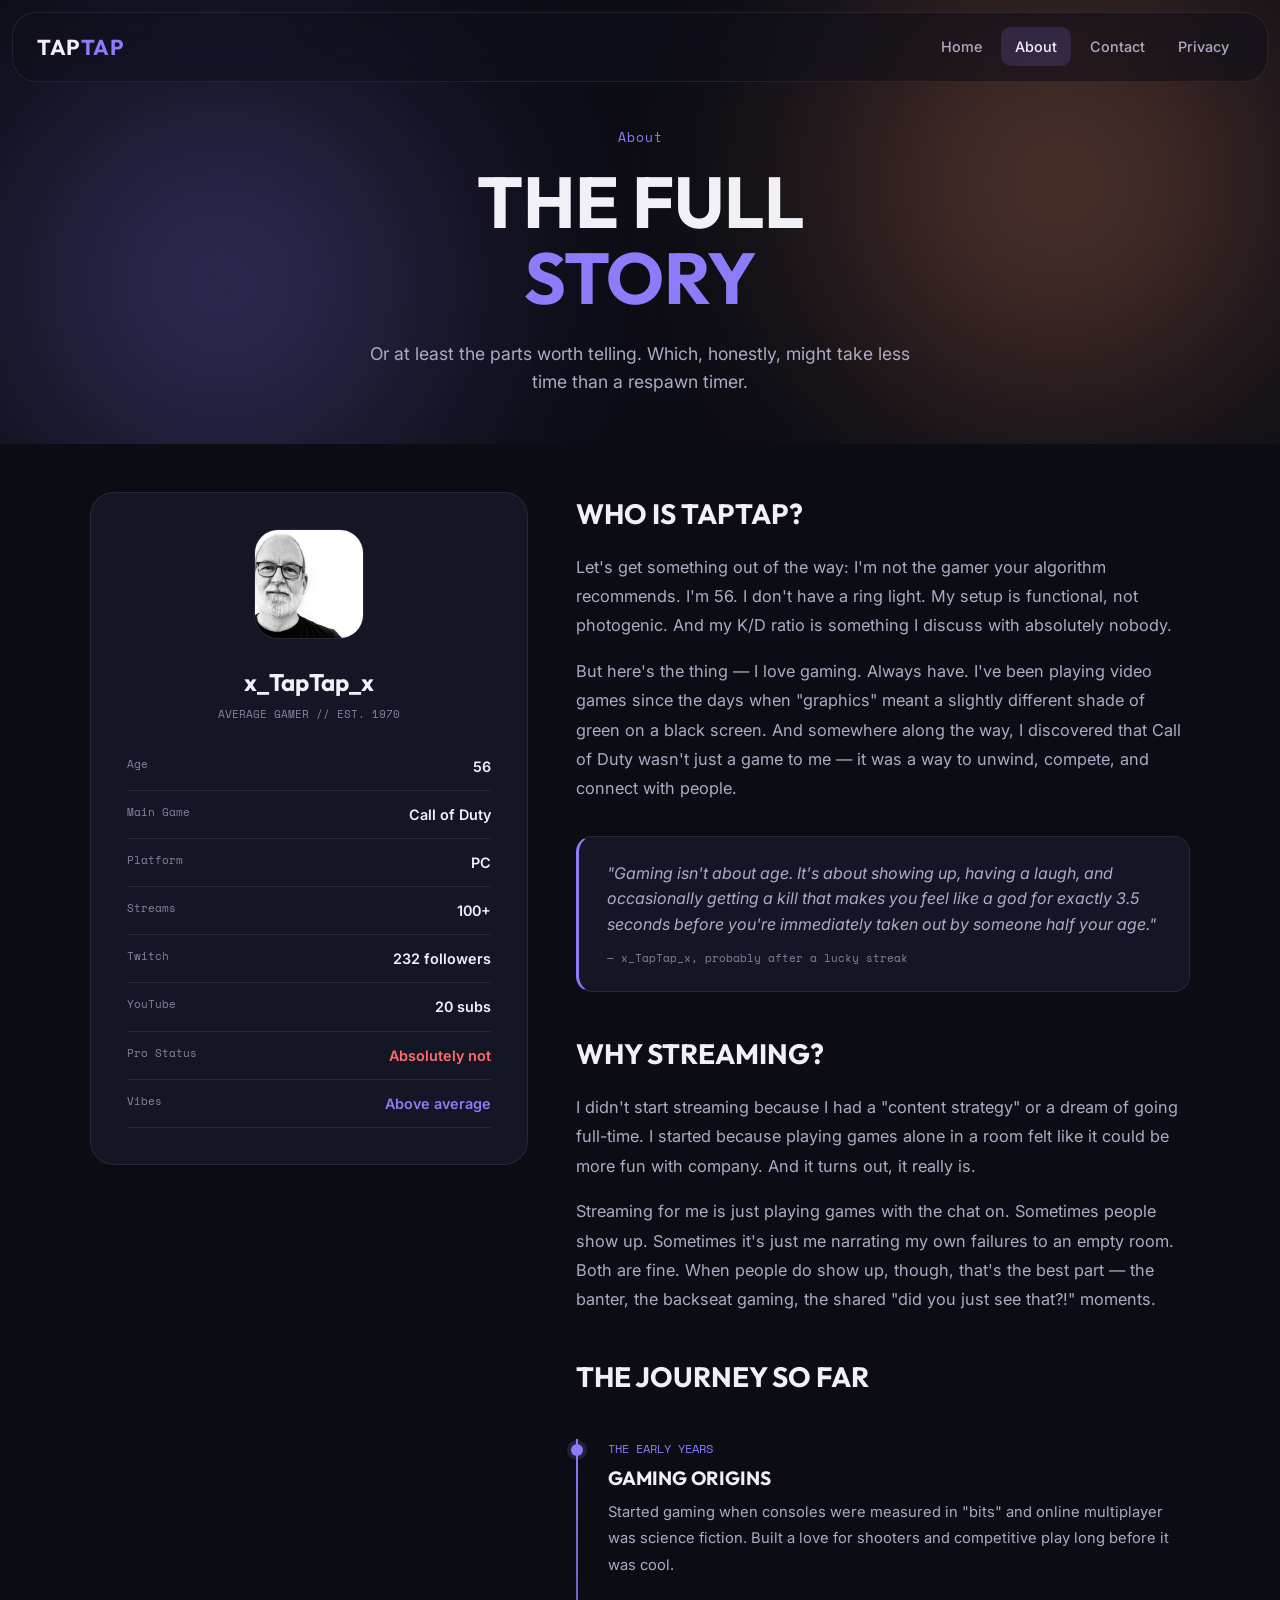
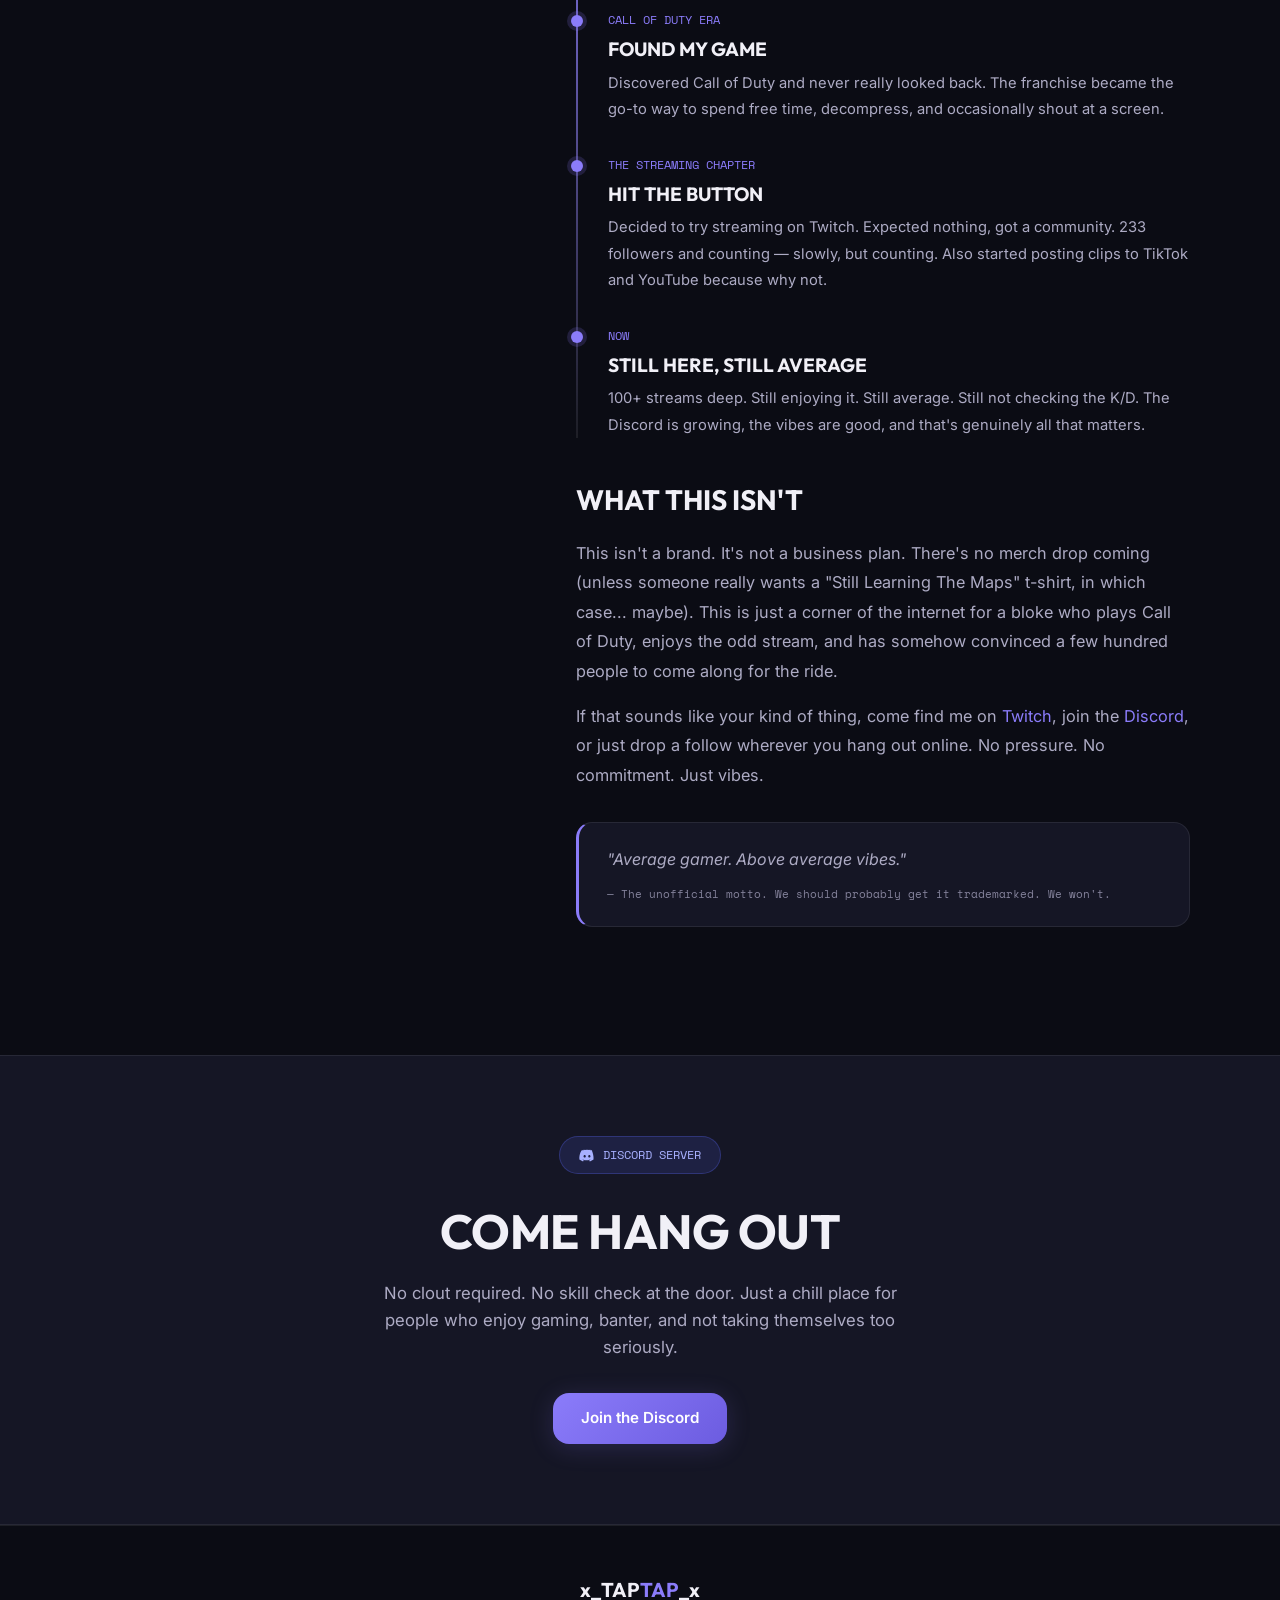
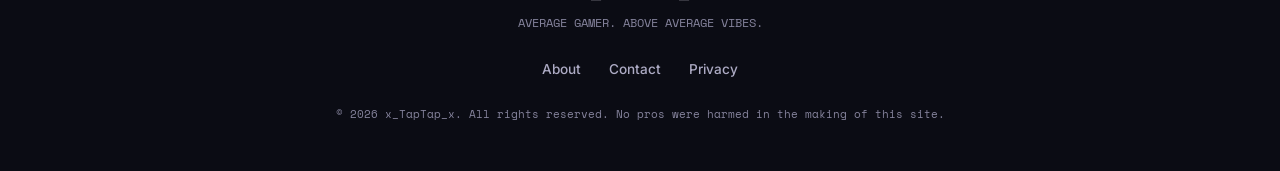
==== commit cfd10b30: "Redesign site with a modern ambient-dark visual system Full visual overhaul away from the neon-green" ====
--- a/about.html
+++ b/about.html
@@ -4,32 +4,48 @@
 <meta charset="UTF-8">
 <meta name="viewport" content="width=device-width, initial-scale=1.0">
 <title>About — x_TapTap_x</title>
-<link href="https://fonts.googleapis.com/css2?family=Bebas+Neue&family=Rajdhani:wght@400;500;600;700&family=Space+Mono:ital@0;1&display=swap" rel="stylesheet">
+<meta name="description" content="The full story behind x_TapTap_x: a 56-year-old Call of Duty streamer who started streaming for the company, not the clout.">
+<meta name="theme-color" content="#0b0c14">
+<meta property="og:type" content="profile">
+<meta property="og:title" content="About — x_TapTap_x">
+<meta property="og:description" content="The full story behind x_TapTap_x: a 56-year-old Call of Duty streamer who started streaming for the company, not the clout.">
+<meta property="og:image" content="https://www.xtaptapx.com/itsyerman2.jpg">
+<meta property="og:url" content="https://www.xtaptapx.com/about.html">
+<meta name="twitter:card" content="summary_large_image">
+
+<link rel="preconnect" href="https://fonts.googleapis.com">
+<link rel="preconnect" href="https://fonts.gstatic.com" crossorigin>
+<link href="https://fonts.googleapis.com/css2?family=Outfit:wght@400;500;600;700;800&family=Inter:wght@400;500;600;700&family=Space+Mono&display=swap" rel="stylesheet">
 <link rel="stylesheet" href="styles.css">
+<link rel="icon" type="image/png" sizes="256x256" href="/profile-small.png">
+<link rel="apple-touch-icon" href="/profile-small.png">
 </head>
 <body>
 
+<a href="#main" class="skip-link">Skip to content</a>
+
 <!-- NAV -->
 <nav id="navbar">
-  <a href="index.html" class="nav-brand">TAPTAP</a>
+  <a href="index.html" class="nav-brand">TAP<span>TAP</span></a>
   <ul class="nav-links" id="navLinks">
     <li><a href="index.html">Home</a></li>
     <li><a href="about.html" class="active">About</a></li>
     <li><a href="contact.html">Contact</a></li>
     <li><a href="privacy.html">Privacy</a></li>
   </ul>
-  <button class="hamburger" id="hamburger" aria-label="Menu">
+  <button class="hamburger" id="hamburger" aria-label="Toggle menu" aria-expanded="false" aria-controls="navLinks">
     <span></span><span></span><span></span>
   </button>
 </nav>
 
+<main id="main">
+
 <!-- PAGE HEADER -->
 <section class="page-header">
-  <div class="page-header-bg"></div>
-  <div class="page-header-grid"></div>
+  <div class="ambient" aria-hidden="true"></div>
   <div class="page-header-content">
-    <p class="section-label">// About</p>
-    <h1 class="section-title">THE FULL<br><span style="color:var(--accent)">STORY</span></h1>
+    <p class="section-label">About</p>
+    <h1 class="section-title">THE FULL<br><span style="color:var(--primary)">STORY</span></h1>
     <p class="page-header-sub">
       Or at least the parts worth telling. Which, honestly, might take less time than a respawn timer.
     </p>
@@ -44,7 +60,7 @@
       <!-- SIDEBAR -->
       <div class="about-sidebar">
         <div class="about-profile-card reveal">
-          <div class="profile-avatar"><img src="./images/itsyerman2.jpg" alt="x_TapTap_x"></div>
+          <div class="profile-avatar"><img src="itsyerman2.jpg" alt="x_TapTap_x" width="827" height="674" loading="lazy" decoding="async"></div>
           <div class="profile-name">x_TapTap_x</div>
           <p class="profile-subtitle">AVERAGE GAMER // EST. 1970</p>
           <ul class="profile-details">
@@ -78,7 +94,7 @@
             </li>
             <li>
               <span class="label">Vibes</span>
-              <span class="value" style="color:var(--accent)">Above average</span>
+              <span class="value" style="color:var(--primary)">Above average</span>
             </li>
           </ul>
         </div>
@@ -152,8 +168,8 @@
         </p>
         <p class="reveal">
           If that sounds like your kind of thing, come find me on
-          <a href="https://www.twitch.tv/x_taptap_x" target="_blank" style="color:var(--accent);text-decoration:none;">Twitch</a>,
-          join the <a href="https://discord.gg/29JPRXPQ" target="_blank" style="color:var(--accent);text-decoration:none;">Discord</a>,
+          <a href="https://www.twitch.tv/x_taptap_x" target="_blank" rel="noopener">Twitch</a>,
+          join the <a href="https://discord.gg/29JPRXPQ" target="_blank" rel="noopener">Discord</a>,
           or just drop a follow wherever you hang out online.
           No pressure. No commitment. Just vibes.
         </p>
@@ -171,19 +187,24 @@
 <!-- DISCORD CTA -->
 <section class="discord-cta">
   <div class="container">
-    <div class="discord-badge reveal">&#128225; DISCORD SERVER</div>
+    <div class="discord-badge reveal">
+      <svg viewBox="0 0 24 24" fill="currentColor" aria-hidden="true"><path d="M20.3 5.4A18 18 0 0 0 15.9 4l-.3.6a13.5 13.5 0 0 1 3.7 1.4 15 15 0 0 0-14.6 0A13.5 13.5 0 0 1 8.4 4.6L8.1 4a18 18 0 0 0-4.4 1.4C1 10 .3 14.5.6 18.9a18 18 0 0 0 5.5 2.7l1-1.6a11.6 11.6 0 0 1-1.9-.9c.2-.1.3-.3.5-.4a13 13 0 0 0 11 0l.5.4c-.6.4-1.2.6-1.9.9l1 1.6a18 18 0 0 0 5.5-2.7c.4-5.1-.9-9.5-2.5-13.5zM8.5 15.9c-.9 0-1.7-.9-1.7-1.9s.7-1.9 1.7-1.9 1.7.9 1.7 1.9-.8 1.9-1.7 1.9zm7 0c-.9 0-1.7-.9-1.7-1.9s.7-1.9 1.7-1.9 1.7.9 1.7 1.9-.8 1.9-1.7 1.9z"/></svg>
+      DISCORD SERVER
+    </div>
     <h2 class="section-title reveal">COME HANG OUT</h2>
     <p class="reveal">
       No clout required. No skill check at the door. Just a chill place for people
       who enjoy gaming, banter, and not taking themselves too seriously.
     </p>
-    <a href="https://discord.gg/29JPRXPQ" target="_blank" class="btn btn-primary reveal">Join the Discord</a>
+    <a href="https://discord.gg/29JPRXPQ" target="_blank" rel="noopener" class="btn btn-primary reveal">Join the Discord</a>
   </div>
 </section>
 
+</main>
+
 <!-- FOOTER -->
 <footer>
-  <div class="footer-brand">x_TAPTAP_x</div>
+  <div class="footer-brand">x_TAP<span>TAP</span>_x</div>
   <p class="footer-tagline">AVERAGE GAMER. ABOVE AVERAGE VIBES.</p>
   <ul class="footer-links">
     <li><a href="about.html">About</a></li>
--- a/styles.css
+++ b/styles.css
@@ -1,26 +1,45 @@
 /* ========== VARIABLES ========== */
 :root {
-  --bg-dark: #0a0a0f;
-  --bg-card: #12121a;
-  --bg-card-hover: #1a1a26;
-  --accent: #00ff88;
-  --accent-dim: #00cc6a;
-  --accent-glow: rgba(0, 255, 136, 0.15);
-  --text-primary: #e8e8f0;
-  --text-secondary: #8888a0;
-  --text-muted: #55556a;
-  --danger: #ff4466;
-  --border: rgba(255,255,255,0.06);
-  --font-display: 'Bebas Neue', sans-serif;
-  --font-body: 'Rajdhani', sans-serif;
+  --bg: #0b0c14;
+  --bg-elevated: #14152238;
+  --card: #151625;
+  --card-hover: #1c1d30;
+  --primary: #8b7cfa;
+  --primary-dim: #6c5ce0;
+  --primary-glow: rgba(139, 124, 250, 0.18);
+  --warm: #ff9466;
+  --warm-dim: #ff7a4d;
+  --warm-glow: rgba(255, 148, 102, 0.16);
+  --text-primary: #f1f0f7;
+  --text-secondary: #adabc4;
+  --text-muted: #85839c;
+  --danger: #ff6b6b;
+  --border: rgba(255, 255, 255, 0.08);
+  --border-strong: rgba(255, 255, 255, 0.16);
+  --radius-sm: 10px;
+  --radius-md: 16px;
+  --radius-lg: 24px;
+  --font-display: 'Outfit', sans-serif;
+  --font-body: 'Inter', sans-serif;
   --font-mono: 'Space Mono', monospace;
+  --ease-out: cubic-bezier(0.16, 1, 0.3, 1);
 }
 
 *, *::before, *::after { margin: 0; padding: 0; box-sizing: border-box; }
 html { scroll-behavior: smooth; }
 
+@media (prefers-reduced-motion: reduce) {
+  html { scroll-behavior: auto; }
+  *, *::before, *::after {
+    animation-duration: 0.01ms !important;
+    animation-iteration-count: 1 !important;
+    transition-duration: 0.01ms !important;
+    scroll-behavior: auto !important;
+  }
+}
+
 body {
-  background: var(--bg-dark);
+  background: var(--bg);
   color: var(--text-primary);
   font-family: var(--font-body);
   font-weight: 400;
@@ -28,80 +47,125 @@
   overflow-x: hidden;
 }
 
-/* Noise overlay */
-body::before {
+/* Skip link */
+.skip-link {
+  position: absolute;
+  top: -100%;
+  left: 1rem;
+  z-index: 1000;
+  background: var(--primary);
+  color: #0b0c14;
+  padding: 0.75rem 1.25rem;
+  border-radius: var(--radius-sm);
+  font-family: var(--font-body);
+  font-weight: 600;
+  text-decoration: none;
+  transition: top 0.2s var(--ease-out);
+}
+.skip-link:focus { top: 1rem; }
+
+/* Focus visibility */
+a:focus-visible,
+button:focus-visible,
+input:focus-visible,
+textarea:focus-visible,
+select:focus-visible {
+  outline: 2px solid var(--primary);
+  outline-offset: 3px;
+  border-radius: 4px;
+}
+
+/* Scrollbar */
+::-webkit-scrollbar { width: 8px; }
+::-webkit-scrollbar-track { background: var(--bg); }
+::-webkit-scrollbar-thumb { background: var(--primary-dim); border-radius: 4px; }
+
+/* ========== AMBIENT BACKGROUND BLOBS ========== */
+.ambient {
+  position: absolute;
+  inset: 0;
+  overflow: hidden;
+  pointer-events: none;
+  z-index: 0;
+}
+.ambient::before,
+.ambient::after {
   content: '';
-  position: fixed;
-  top: 0; left: 0; right: 0; bottom: 0;
-  background-image: url("data:image/svg+xml,%3Csvg viewBox='0 0 256 256' xmlns='http://www.w3.org/2000/svg'%3E%3Cfilter id='n'%3E%3CfeTurbulence type='fractalNoise' baseFrequency='0.9' numOctaves='4' stitchTiles='stitch'/%3E%3C/filter%3E%3Crect width='100%25' height='100%25' filter='url(%23n)' opacity='0.03'/%3E%3C/svg%3E");
-  pointer-events: none;
-  z-index: 9999;
-}
-
-/* Scrollbar */
-::-webkit-scrollbar { width: 6px; }
-::-webkit-scrollbar-track { background: var(--bg-dark); }
-::-webkit-scrollbar-thumb { background: var(--accent-dim); border-radius: 3px; }
+  position: absolute;
+  width: 55vw;
+  height: 55vw;
+  max-width: 700px;
+  max-height: 700px;
+  border-radius: 50%;
+  filter: blur(90px);
+  opacity: 0.35;
+  animation: blobDrift 22s ease-in-out infinite alternate;
+}
+.ambient::before {
+  top: -15%;
+  left: -10%;
+  background: radial-gradient(circle, var(--primary) 0%, transparent 70%);
+}
+.ambient::after {
+  bottom: -20%;
+  right: -10%;
+  background: radial-gradient(circle, var(--warm) 0%, transparent 70%);
+  animation-delay: -8s;
+}
+@keyframes blobDrift {
+  0% { transform: translate(0, 0) scale(1); }
+  100% { transform: translate(4%, 6%) scale(1.08); }
+}
+@media (prefers-reduced-motion: reduce) {
+  .ambient::before, .ambient::after { animation: none; }
+}
 
 /* ========== NAV ========== */
 nav {
   position: fixed;
-  top: 0; left: 0; right: 0;
+  top: 0.75rem; left: 0.75rem; right: 0.75rem;
   z-index: 100;
-  padding: 1rem 2rem;
+  padding: 0.9rem 1.5rem;
   display: flex;
   align-items: center;
   justify-content: space-between;
-  background: rgba(10, 10, 15, 0.85);
-  backdrop-filter: blur(20px);
-  border-bottom: 1px solid var(--border);
-  transition: all 0.3s ease;
+  background: rgba(15, 16, 26, 0.6);
+  backdrop-filter: blur(20px) saturate(140%);
+  -webkit-backdrop-filter: blur(20px) saturate(140%);
+  border: 1px solid var(--border);
+  border-radius: var(--radius-lg);
+  transition: all 0.3s var(--ease-out);
 }
 nav.scrolled {
-  padding: 0.6rem 2rem;
-  background: rgba(10, 10, 15, 0.95);
+  padding: 0.65rem 1.5rem;
+  background: rgba(12, 13, 22, 0.85);
+  border-color: var(--border-strong);
 }
 
 .nav-brand {
   font-family: var(--font-display);
-  font-size: 1.8rem;
-  letter-spacing: 3px;
-  color: var(--accent);
+  font-weight: 700;
+  font-size: 1.35rem;
+  letter-spacing: 0.5px;
+  color: var(--text-primary);
   text-decoration: none;
-  position: relative;
-}
-.nav-brand::after {
-  content: '_';
-  animation: blink 1s infinite;
-}
-@keyframes blink {
-  0%, 50% { opacity: 1; }
-  51%, 100% { opacity: 0; }
-}
-
-.nav-links { display: flex; gap: 2rem; list-style: none; }
+}
+.nav-brand span { color: var(--primary); }
+
+.nav-links { display: flex; gap: 0.25rem; list-style: none; }
 .nav-links a {
+  display: inline-block;
   color: var(--text-secondary);
   text-decoration: none;
-  font-family: var(--font-mono);
-  font-size: 0.75rem;
-  letter-spacing: 2px;
-  text-transform: uppercase;
-  transition: color 0.3s;
-  position: relative;
-}
-.nav-links a:hover,
-.nav-links a.active { color: var(--accent); }
-.nav-links a::after {
-  content: '';
-  position: absolute;
-  bottom: -4px; left: 0;
-  width: 0; height: 1px;
-  background: var(--accent);
-  transition: width 0.3s;
-}
-.nav-links a:hover::after,
-.nav-links a.active::after { width: 100%; }
+  font-family: var(--font-body);
+  font-weight: 500;
+  font-size: 0.9rem;
+  padding: 0.5rem 0.9rem;
+  border-radius: var(--radius-sm);
+  transition: color 0.25s, background 0.25s;
+}
+.nav-links a:hover { color: var(--text-primary); background: rgba(255,255,255,0.05); }
+.nav-links a.active { color: var(--text-primary); background: var(--primary-glow); }
 
 .hamburger {
   display: none;
@@ -110,112 +174,96 @@
   cursor: pointer;
   background: none;
   border: none;
-  padding: 4px;
-}
+  padding: 8px;
+  border-radius: var(--radius-sm);
+}
+.hamburger:hover { background: rgba(255,255,255,0.06); }
 .hamburger span {
-  width: 24px; height: 2px;
+  width: 22px; height: 2px;
   background: var(--text-primary);
-  transition: all 0.3s;
-}
+  border-radius: 1px;
+  transition: all 0.3s var(--ease-out);
+}
+.hamburger[aria-expanded="true"] span:nth-child(1) { transform: translateY(7px) rotate(45deg); }
+.hamburger[aria-expanded="true"] span:nth-child(2) { opacity: 0; }
+.hamburger[aria-expanded="true"] span:nth-child(3) { transform: translateY(-7px) rotate(-45deg); }
 
 /* ========== BUTTONS ========== */
 .btn {
   display: inline-flex;
   align-items: center;
   gap: 0.5rem;
-  padding: 0.9rem 2rem;
-  font-family: var(--font-mono);
-  font-size: 0.8rem;
-  letter-spacing: 2px;
-  text-transform: uppercase;
+  padding: 0.85rem 1.75rem;
+  font-family: var(--font-body);
+  font-weight: 600;
+  font-size: 0.95rem;
   text-decoration: none;
   border: none;
+  border-radius: var(--radius-md);
   cursor: pointer;
-  transition: all 0.3s;
-  position: relative;
-  overflow: hidden;
-}
+  transition: transform 0.25s var(--ease-out), box-shadow 0.25s var(--ease-out), background 0.25s, border-color 0.25s, opacity 0.25s;
+}
+.btn svg { width: 18px; height: 18px; flex-shrink: 0; }
 
 .btn-primary {
-  background: var(--accent);
-  color: var(--bg-dark);
-  clip-path: polygon(0 0, calc(100% - 12px) 0, 100% 12px, 100% 100%, 12px 100%, 0 calc(100% - 12px));
+  background: linear-gradient(135deg, var(--primary), var(--primary-dim));
+  color: #ffffff;
+  box-shadow: 0 4px 24px var(--primary-glow);
 }
 .btn-primary:hover {
-  background: #fff;
   transform: translateY(-2px);
-  box-shadow: 0 0 30px var(--accent-glow);
+  box-shadow: 0 8px 32px var(--primary-glow);
 }
 
 .btn-outline {
-  background: transparent;
+  background: rgba(255,255,255,0.03);
   color: var(--text-primary);
-  border: 1px solid var(--border);
-  clip-path: polygon(0 0, calc(100% - 12px) 0, 100% 12px, 100% 100%, 12px 100%, 0 calc(100% - 12px));
+  border: 1px solid var(--border-strong);
 }
 .btn-outline:hover {
-  border-color: var(--accent);
-  color: var(--accent);
+  border-color: var(--primary);
+  color: var(--primary);
   transform: translateY(-2px);
 }
 
 /* ========== SHARED SECTIONS ========== */
-section { padding: 6rem 2rem; position: relative; }
+section { padding: 6rem 1.5rem; position: relative; }
 
 .section-label {
   font-family: var(--font-mono);
-  font-size: 0.7rem;
-  color: var(--accent);
-  letter-spacing: 4px;
-  text-transform: uppercase;
+  font-size: 0.8rem;
+  font-weight: 500;
+  color: var(--primary);
+  letter-spacing: 1px;
   margin-bottom: 1rem;
 }
 
 .section-title {
   font-family: var(--font-display);
-  font-size: clamp(2.5rem, 5vw, 4rem);
-  letter-spacing: 2px;
+  font-weight: 700;
+  font-size: clamp(2.25rem, 4.5vw, 3.5rem);
+  letter-spacing: -0.5px;
   margin-bottom: 1.5rem;
-  line-height: 1;
+  line-height: 1.05;
 }
 
 .container {
   max-width: 1100px;
   margin: 0 auto;
+  position: relative;
+  z-index: 1;
 }
 
 /* ========== PAGE HEADER (for inner pages) ========== */
 .page-header {
-  min-height: 40vh;
+  min-height: 36vh;
   display: flex;
   align-items: center;
   justify-content: center;
   position: relative;
   overflow: hidden;
-  padding: 8rem 2rem 4rem;
+  padding: 8rem 1.5rem 3rem;
   text-align: center;
-}
-
-.page-header-bg {
-  position: absolute;
-  top: 0; left: 0; right: 0; bottom: 0;
-  background:
-    radial-gradient(ellipse at 20% 50%, rgba(0, 255, 136, 0.08) 0%, transparent 60%),
-    radial-gradient(ellipse at 80% 20%, rgba(0, 100, 255, 0.05) 0%, transparent 50%);
-}
-
-.page-header-grid {
-  position: absolute;
-  top: 0; left: 0; right: 0; bottom: 0;
-  background-image:
-    linear-gradient(rgba(0,255,136,0.03) 1px, transparent 1px),
-    linear-gradient(90deg, rgba(0,255,136,0.03) 1px, transparent 1px);
-  background-size: 60px 60px;
-  animation: gridMove 20s linear infinite;
-}
-@keyframes gridMove {
-  0% { transform: translate(0, 0); }
-  100% { transform: translate(60px, 60px); }
 }
 
 .page-header-content {
@@ -224,24 +272,23 @@
 }
 
 .page-header .section-label {
-  margin-bottom: 1rem;
   opacity: 0;
-  animation: fadeUp 0.8s 0.2s forwards;
+  animation: fadeUp 0.7s 0.1s var(--ease-out) forwards;
 }
 
 .page-header .section-title {
-  font-size: clamp(3rem, 7vw, 5.5rem);
+  font-size: clamp(2.75rem, 6vw, 4.5rem);
   opacity: 0;
-  animation: fadeUp 0.8s 0.4s forwards;
+  animation: fadeUp 0.7s 0.25s var(--ease-out) forwards;
 }
 
 .page-header-sub {
-  font-size: 1.15rem;
+  font-size: 1.1rem;
   color: var(--text-secondary);
   max-width: 550px;
   margin: 1rem auto 0;
   opacity: 0;
-  animation: fadeUp 0.8s 0.6s forwards;
+  animation: fadeUp 0.7s 0.4s var(--ease-out) forwards;
 }
 
 /* ========== HERO (homepage) ========== */
@@ -252,79 +299,75 @@
   justify-content: center;
   position: relative;
   overflow: hidden;
-  padding: 6rem 2rem 4rem;
-}
-
-.hero-bg {
-  position: absolute;
-  top: 0; left: 0; right: 0; bottom: 0;
-  background:
-    radial-gradient(ellipse at 20% 50%, rgba(0, 255, 136, 0.08) 0%, transparent 60%),
-    radial-gradient(ellipse at 80% 20%, rgba(0, 100, 255, 0.05) 0%, transparent 50%),
-    radial-gradient(ellipse at 50% 80%, rgba(255, 68, 102, 0.04) 0%, transparent 50%);
-}
-
-.hero-grid {
-  position: absolute;
-  top: 0; left: 0; right: 0; bottom: 0;
-  background-image:
-    linear-gradient(rgba(0,255,136,0.03) 1px, transparent 1px),
-    linear-gradient(90deg, rgba(0,255,136,0.03) 1px, transparent 1px);
-  background-size: 60px 60px;
-  animation: gridMove 20s linear infinite;
+  padding: 7rem 1.5rem 4rem;
 }
 
 .hero-content {
   position: relative;
   z-index: 2;
-  max-width: 900px;
+  max-width: 860px;
   text-align: center;
 }
 
 .hero-tag {
+  display: inline-flex;
+  align-items: center;
+  gap: 0.5rem;
   font-family: var(--font-mono);
   font-size: 0.8rem;
-  color: var(--accent);
-  letter-spacing: 4px;
-  text-transform: uppercase;
+  color: var(--primary);
+  background: var(--primary-glow);
+  border: 1px solid rgba(139,124,250,0.25);
+  padding: 0.45rem 1rem;
+  border-radius: 999px;
+  margin-bottom: 1.75rem;
+  opacity: 0;
+  animation: fadeUp 0.7s 0.1s var(--ease-out) forwards;
+}
+
+.hero-title {
+  font-family: var(--font-display);
+  font-weight: 800;
+  font-size: clamp(2.75rem, 8vw, 5.5rem);
+  line-height: 1.02;
+  letter-spacing: -1.5px;
   margin-bottom: 1.5rem;
   opacity: 0;
-  animation: fadeUp 0.8s 0.2s forwards;
-}
-
-.hero-title {
-  font-family: var(--font-display);
-  font-size: clamp(3.5rem, 10vw, 8rem);
-  line-height: 0.95;
-  letter-spacing: 4px;
-  margin-bottom: 1.5rem;
-  opacity: 0;
-  animation: fadeUp 0.8s 0.4s forwards;
-}
-.hero-title .accent { color: var(--accent); }
+  animation: fadeUp 0.7s 0.2s var(--ease-out) forwards;
+}
+.hero-title .accent {
+  background: linear-gradient(135deg, var(--primary) 20%, var(--warm) 100%);
+  -webkit-background-clip: text;
+  background-clip: text;
+  color: transparent;
+}
 .hero-title .strike {
   text-decoration: line-through;
-  color: var(--text-muted);
-  font-size: 0.6em;
+  text-decoration-color: var(--text-muted);
+  color: var(--text-muted);
+  font-size: 0.55em;
+  font-weight: 600;
+  vertical-align: middle;
 }
 
 .hero-sub {
   font-family: var(--font-body);
-  font-size: 1.25rem;
+  font-size: 1.2rem;
   font-weight: 400;
   color: var(--text-secondary);
   max-width: 600px;
-  margin: 0 auto 2.5rem;
+  margin: 0 auto 1.5rem;
   opacity: 0;
-  animation: fadeUp 0.8s 0.6s forwards;
+  animation: fadeUp 0.7s 0.3s var(--ease-out) forwards;
 }
 
 .hero-disclaimer {
   font-family: var(--font-mono);
-  font-size: 0.65rem;
-  color: var(--text-muted);
-  font-style: italic;
-  margin-top: 0.5rem;
+  font-size: 0.75rem;
+  color: var(--text-muted);
+  margin-bottom: 2rem;
+  opacity: 0;
+  animation: fadeUp 0.7s 0.35s var(--ease-out) forwards;
 }
 
 .hero-buttons {
@@ -333,7 +376,7 @@
   justify-content: center;
   flex-wrap: wrap;
   opacity: 0;
-  animation: fadeUp 0.8s 0.8s forwards;
+  animation: fadeUp 0.7s 0.45s var(--ease-out) forwards;
 }
 
 .scroll-indicator {
@@ -346,37 +389,40 @@
   align-items: center;
   gap: 0.5rem;
   opacity: 0;
-  animation: fadeUp 0.8s 1.2s forwards;
+  animation: fadeUp 0.7s 0.7s var(--ease-out) forwards;
 }
 .scroll-indicator span {
   font-family: var(--font-mono);
-  font-size: 0.6rem;
-  color: var(--text-muted);
-  letter-spacing: 3px;
+  font-size: 0.65rem;
+  color: var(--text-muted);
+  letter-spacing: 2px;
   text-transform: uppercase;
 }
 .scroll-line {
   width: 1px;
-  height: 40px;
-  background: linear-gradient(to bottom, var(--accent), transparent);
+  height: 36px;
+  background: linear-gradient(to bottom, var(--primary), transparent);
   animation: scrollPulse 2s infinite;
 }
 @keyframes scrollPulse {
   0%, 100% { opacity: 0.3; transform: scaleY(0.6); }
   50% { opacity: 1; transform: scaleY(1); }
 }
+@media (prefers-reduced-motion: reduce) {
+  .scroll-line { animation: none; opacity: 0.6; }
+}
 
 @keyframes fadeUp {
-  from { opacity: 0; transform: translateY(30px); }
+  from { opacity: 0; transform: translateY(24px); }
   to { opacity: 1; transform: translateY(0); }
 }
 
 /* ========== ABOUT SECTION ========== */
-.about { background: var(--bg-dark); }
+.about { background: var(--bg); }
 
 .about-grid {
   display: grid;
-  grid-template-columns: 1fr 1fr;
+  grid-template-columns: 0.9fr 1.1fr;
   gap: 4rem;
   align-items: center;
 }
@@ -384,49 +430,29 @@
 .about-avatar {
   width: 100%;
   aspect-ratio: 1;
-  background: var(--bg-card);
-  border: 2px solid var(--border);
+  background: var(--card);
+  border: 1px solid var(--border);
+  border-radius: var(--radius-lg);
   position: relative;
   overflow: hidden;
-  clip-path: polygon(0 0, calc(100% - 30px) 0, 100% 30px, 100% 100%, 30px 100%, 0 calc(100% - 30px));
-}
-
-.about-avatar::before {
-  display: none;
 }
 
 .about-avatar img {
   width: 100%;
   height: 100%;
   object-fit: cover;
-  position: absolute;
-  top: 0;
-  left: 0;
-}
-
-.about-avatar img {
-  filter: grayscale(30%) brightness(0.3);
-  mix-blend-mode: luminosity;
-}
-
+  filter: saturate(0.85);
+  transition: filter 0.5s var(--ease-out), transform 0.5s var(--ease-out);
+}
 .about-avatar:hover img {
-  filter: grayscale(0%) brightness(1);
-  mix-blend-mode: normal;
-  transition: all 0.5s ease;
-}
-
-.about-avatar::after {
-  content: '';
-  position: absolute;
-  top: 0; left: 0; right: 0; bottom: 0;
-  background: linear-gradient(135deg, var(--accent-glow), transparent 50%);
+  filter: saturate(1);
+  transform: scale(1.03);
 }
 
 .about-text p {
   color: var(--text-secondary);
-  font-size: 1.1rem;
+  font-size: 1.05rem;
   margin-bottom: 1.5rem;
-  font-weight: 400;
 }
 
 .about-stats {
@@ -437,46 +463,47 @@
 }
 
 .stat-box {
-  background: var(--bg-card);
+  background: var(--card);
   border: 1px solid var(--border);
-  padding: 1.2rem;
+  border-radius: var(--radius-md);
+  padding: 1.25rem;
   text-align: center;
-  transition: all 0.3s;
-  clip-path: polygon(0 0, calc(100% - 10px) 0, 100% 10px, 100% 100%, 10px 100%, 0 calc(100% - 10px));
+  transition: transform 0.3s var(--ease-out), border-color 0.3s, box-shadow 0.3s;
 }
 .stat-box:hover {
-  border-color: var(--accent);
-  transform: translateY(-3px);
-  box-shadow: 0 10px 30px rgba(0,0,0,0.3);
+  border-color: var(--primary);
+  transform: translateY(-4px);
+  box-shadow: 0 16px 40px rgba(0,0,0,0.35);
 }
 
 .stat-number {
   font-family: var(--font-display);
-  font-size: 2.2rem;
-  color: var(--accent);
+  font-weight: 700;
+  font-size: 2rem;
+  color: var(--primary);
   line-height: 1;
 }
 
 .stat-label {
-  font-family: var(--font-mono);
-  font-size: 0.6rem;
-  color: var(--text-muted);
-  letter-spacing: 2px;
+  font-family: var(--font-body);
+  font-weight: 600;
+  font-size: 0.75rem;
+  color: var(--text-secondary);
+  letter-spacing: 0.5px;
   text-transform: uppercase;
-  margin-top: 0.3rem;
+  margin-top: 0.4rem;
 }
 
 .stat-note {
   font-family: var(--font-mono);
-  font-size: 0.55rem;
-  color: var(--text-muted);
-  font-style: italic;
-  margin-top: 0.2rem;
+  font-size: 0.7rem;
+  color: var(--text-muted);
+  margin-top: 0.25rem;
 }
 
 /* ========== FEATURES ========== */
 .features {
-  background: var(--bg-card);
+  background: var(--card);
   border-top: 1px solid var(--border);
   border-bottom: 1px solid var(--border);
 }
@@ -484,42 +511,42 @@
 .features-grid {
   display: grid;
   grid-template-columns: repeat(3, 1fr);
-  gap: 2rem;
+  gap: 1.5rem;
   margin-top: 3rem;
 }
 
 .feature-card {
-  background: var(--bg-dark);
+  background: var(--bg);
   border: 1px solid var(--border);
-  padding: 2.5rem 2rem;
-  position: relative;
-  transition: all 0.4s;
-  clip-path: polygon(0 0, calc(100% - 16px) 0, 100% 16px, 100% 100%, 16px 100%, 0 calc(100% - 16px));
+  border-radius: var(--radius-lg);
+  padding: 2.25rem 1.75rem;
+  transition: transform 0.35s var(--ease-out), border-color 0.35s, box-shadow 0.35s;
 }
 .feature-card:hover {
-  border-color: var(--accent);
-  transform: translateY(-5px);
-  box-shadow: 0 20px 60px rgba(0,0,0,0.4);
+  border-color: var(--primary);
+  transform: translateY(-6px);
+  box-shadow: 0 24px 60px rgba(0,0,0,0.4);
 }
 
 .feature-icon {
-  width: 50px;
-  height: 50px;
-  background: var(--accent-glow);
-  border: 1px solid rgba(0,255,136,0.2);
+  width: 48px;
+  height: 48px;
+  background: var(--primary-glow);
+  border: 1px solid rgba(139,124,250,0.25);
+  border-radius: var(--radius-sm);
   display: flex;
   align-items: center;
   justify-content: center;
-  font-size: 1.5rem;
+  color: var(--primary);
   margin-bottom: 1.5rem;
-  clip-path: polygon(0 0, calc(100% - 8px) 0, 100% 8px, 100% 100%, 8px 100%, 0 calc(100% - 8px));
-}
+}
+.feature-icon svg { width: 24px; height: 24px; }
 
 .feature-card h3 {
   font-family: var(--font-display);
-  font-size: 1.6rem;
-  letter-spacing: 2px;
-  margin-bottom: 1rem;
+  font-weight: 700;
+  font-size: 1.3rem;
+  margin-bottom: 0.85rem;
 }
 
 .feature-card p {
@@ -530,63 +557,62 @@
 
 .feature-card .disclaimer {
   font-family: var(--font-mono);
-  font-size: 0.6rem;
-  color: var(--text-muted);
-  font-style: italic;
-  margin-top: 1rem;
-  padding-top: 1rem;
+  font-size: 0.7rem;
+  color: var(--text-muted);
+  margin-top: 1.25rem;
+  padding-top: 1.25rem;
   border-top: 1px solid var(--border);
 }
 
 /* ========== SOCIAL HUB ========== */
-.social-hub { background: var(--bg-dark); }
+.social-hub { background: var(--bg); }
 
 .social-grid {
   display: grid;
   grid-template-columns: repeat(2, 1fr);
-  gap: 1.5rem;
+  gap: 1.25rem;
   margin-top: 3rem;
 }
 
 .social-card {
-  background: var(--bg-card);
+  background: var(--card);
   border: 1px solid var(--border);
-  padding: 2rem;
+  border-radius: var(--radius-lg);
+  padding: 1.75rem;
   display: flex;
   align-items: center;
   gap: 1.5rem;
   text-decoration: none;
   color: inherit;
-  transition: all 0.3s;
-  clip-path: polygon(0 0, calc(100% - 14px) 0, 100% 14px, 100% 100%, 14px 100%, 0 calc(100% - 14px));
+  transition: transform 0.3s var(--ease-out), border-color 0.3s, box-shadow 0.3s;
 }
 .social-card:hover {
-  border-color: var(--accent);
-  transform: translateY(-3px);
-  box-shadow: 0 15px 40px rgba(0,0,0,0.3);
+  border-color: var(--border-strong);
+  transform: translateY(-4px);
+  box-shadow: 0 20px 50px rgba(0,0,0,0.35);
 }
 
 .social-icon {
-  width: 60px;
-  height: 60px;
+  width: 54px;
+  height: 54px;
   flex-shrink: 0;
   display: flex;
   align-items: center;
   justify-content: center;
-  font-size: 1.8rem;
-  border: 1px solid var(--border);
-  clip-path: polygon(0 0, calc(100% - 8px) 0, 100% 8px, 100% 100%, 8px 100%, 0 calc(100% - 8px));
-}
-
-.social-card.twitch .social-icon { background: rgba(145, 70, 255, 0.15); border-color: rgba(145,70,255,0.3); }
-.social-card.youtube .social-icon { background: rgba(255, 0, 0, 0.1); border-color: rgba(255,0,0,0.2); }
-.social-card.tiktok .social-icon { background: rgba(255, 0, 80, 0.1); border-color: rgba(255,0,80,0.2); }
-.social-card.bluesky .social-icon { background: rgba(0, 133, 255, 0.1); border-color: rgba(0,133,255,0.2); }
+  border-radius: var(--radius-md);
+}
+.social-icon svg { width: 26px; height: 26px; }
+
+.social-card.twitch .social-icon { background: rgba(145, 70, 255, 0.15); color: #a970ff; }
+.social-card.youtube .social-icon { background: rgba(255, 60, 60, 0.12); color: #ff5c5c; }
+.social-card.tiktok .social-icon { background: rgba(255, 45, 120, 0.12); color: #ff5c96; }
+.social-card.bluesky .social-icon { background: rgba(50, 150, 255, 0.12); color: #57a8ff; }
 
 .social-info h3 {
   font-family: var(--font-display);
-  font-size: 1.4rem;
-  letter-spacing: 2px;
+  font-weight: 700;
+  font-size: 1.15rem;
+  margin-bottom: 0.15rem;
 }
 .social-info p {
   color: var(--text-secondary);
@@ -594,27 +620,26 @@
 }
 .social-handle {
   font-family: var(--font-mono);
-  font-size: 0.7rem;
-  color: var(--accent);
-  letter-spacing: 1px;
+  font-size: 0.75rem;
+  color: var(--primary);
+  margin-bottom: 0.2rem;
+  display: inline-block;
 }
 
 /* ========== DISCORD CTA ========== */
 .discord-cta {
-  background: var(--bg-card);
+  background: var(--card);
   border-top: 1px solid var(--border);
   border-bottom: 1px solid var(--border);
   text-align: center;
-  padding: 5rem 2rem;
-}
-
-.discord-cta .section-title {
-  font-size: clamp(2rem, 5vw, 3.5rem);
-}
+  padding: 5rem 1.5rem;
+}
+
+.discord-cta .section-title { font-size: clamp(2rem, 5vw, 3rem); }
 
 .discord-cta p {
   color: var(--text-secondary);
-  font-size: 1.1rem;
+  font-size: 1.05rem;
   max-width: 550px;
   margin: 0 auto 2rem;
 }
@@ -625,41 +650,41 @@
   gap: 0.5rem;
   background: rgba(88, 101, 242, 0.15);
   border: 1px solid rgba(88, 101, 242, 0.3);
+  color: #a8b1ff;
   padding: 0.5rem 1.2rem;
-  font-family: var(--font-mono);
-  font-size: 0.7rem;
-  color: #8b9ff5;
-  letter-spacing: 2px;
+  border-radius: 999px;
+  font-family: var(--font-mono);
+  font-size: 0.75rem;
   margin-bottom: 2rem;
-  clip-path: polygon(0 0, calc(100% - 8px) 0, 100% 8px, 100% 100%, 8px 100%, 0 calc(100% - 8px));
-}
+}
+.discord-badge svg { width: 16px; height: 16px; }
 
 /* ========== FOOTER ========== */
 footer {
-  padding: 3rem 2rem;
+  padding: 3rem 1.5rem;
   border-top: 1px solid var(--border);
   text-align: center;
 }
 
 .footer-brand {
   font-family: var(--font-display);
-  font-size: 1.4rem;
-  letter-spacing: 3px;
-  color: var(--accent);
-  margin-bottom: 0.5rem;
-}
+  font-weight: 700;
+  font-size: 1.25rem;
+  color: var(--text-primary);
+  margin-bottom: 0.4rem;
+}
+.footer-brand span { color: var(--primary); }
 
 .footer-tagline {
   font-family: var(--font-mono);
-  font-size: 0.65rem;
-  color: var(--text-muted);
-  letter-spacing: 2px;
+  font-size: 0.75rem;
+  color: var(--text-muted);
   margin-bottom: 1.5rem;
 }
 
 .footer-links {
   display: flex;
-  gap: 2rem;
+  gap: 1.75rem;
   justify-content: center;
   list-style: none;
   margin-bottom: 1.5rem;
@@ -667,240 +692,194 @@
 .footer-links a {
   color: var(--text-secondary);
   text-decoration: none;
+  font-size: 0.85rem;
+  font-weight: 500;
+  transition: color 0.25s;
+}
+.footer-links a:hover { color: var(--primary); }
+
+.footer-copy {
   font-family: var(--font-mono);
   font-size: 0.7rem;
-  letter-spacing: 1px;
-  transition: color 0.3s;
-}
-.footer-links a:hover { color: var(--accent); }
-
-.footer-copy {
-  font-family: var(--font-mono);
-  font-size: 0.6rem;
-  color: var(--text-muted);
-  letter-spacing: 1px;
+  color: var(--text-muted);
 }
 
 /* ========== ABOUT PAGE SPECIFIC ========== */
 .about-page-content {
-  background: var(--bg-dark);
-  padding: 4rem 2rem 6rem;
+  background: var(--bg);
+  padding: 3rem 1.5rem 6rem;
 }
 
 .about-full-grid {
   display: grid;
   grid-template-columns: 1fr 1.4fr;
-  gap: 4rem;
+  gap: 3rem;
   align-items: start;
 }
 
-.about-sidebar {
-  position: sticky;
-  top: 6rem;
-}
+.about-sidebar { position: sticky; top: 6.5rem; }
 
 .about-profile-card {
-  background: var(--bg-card);
+  background: var(--card);
   border: 1px solid var(--border);
-  padding: 2.5rem;
-  clip-path: polygon(0 0, calc(100% - 20px) 0, 100% 20px, 100% 100%, 20px 100%, 0 calc(100% - 20px));
+  border-radius: var(--radius-lg);
+  padding: 2.25rem;
 }
 
 .profile-avatar {
-  width: 120px;
-  height: 120px;
-  background: var(--accent-glow);
-  border: 2px solid rgba(0,255,136,0.3);
-  display: flex;
-  align-items: center;
-  justify-content: center;
-  font-family: var(--font-display);
-  font-size: 1.2rem;
-  color: var(--accent);
-  letter-spacing: 2px;
+  width: 110px;
+  height: 110px;
+  border-radius: var(--radius-lg);
+  border: 1px solid var(--border);
   margin: 0 auto 1.5rem;
-  clip-path: polygon(0 0, calc(100% - 15px) 0, 100% 15px, 100% 100%, 15px 100%, 0 calc(100% - 15px));
   overflow: hidden;
 }
-
 .profile-avatar img {
   width: 100%;
   height: 100%;
   object-fit: cover;
-}
-
-.profile-avatar img {
-  filter: grayscale(30%) brightness(0.3);
-  mix-blend-mode: luminosity;
-}
-
-.profile-avatar:hover img {
-  filter: grayscale(0%) brightness(1);
-  mix-blend-mode: normal;
-  transition: all 0.5s ease;
-}
+  filter: saturate(0.85);
+  transition: filter 0.5s var(--ease-out), transform 0.5s var(--ease-out);
+}
+.profile-avatar:hover img { filter: saturate(1); transform: scale(1.05); }
 
 .profile-name {
   font-family: var(--font-display);
-  font-size: 1.8rem;
-  letter-spacing: 3px;
+  font-weight: 700;
+  font-size: 1.5rem;
   text-align: center;
-  margin-bottom: 0.3rem;
+  margin-bottom: 0.25rem;
 }
 
 .profile-subtitle {
   font-family: var(--font-mono);
   font-size: 0.7rem;
   color: var(--text-muted);
-  letter-spacing: 2px;
   text-align: center;
   margin-bottom: 2rem;
 }
 
-.profile-details {
-  list-style: none;
-  display: flex;
-  flex-direction: column;
-  gap: 0.8rem;
-}
-
+.profile-details { list-style: none; display: flex; flex-direction: column; gap: 0.75rem; }
 .profile-details li {
   display: flex;
   justify-content: space-between;
-  padding-bottom: 0.8rem;
+  padding-bottom: 0.75rem;
   border-bottom: 1px solid var(--border);
   font-size: 0.9rem;
 }
-
 .profile-details .label {
   font-family: var(--font-mono);
-  font-size: 0.65rem;
-  color: var(--text-muted);
-  letter-spacing: 2px;
-  text-transform: uppercase;
-}
-
-.profile-details .value {
-  color: var(--text-primary);
-  font-weight: 600;
-}
+  font-size: 0.7rem;
+  color: var(--text-muted);
+}
+.profile-details .value { color: var(--text-primary); font-weight: 600; }
 
 .about-body h3 {
   font-family: var(--font-display);
-  font-size: 2rem;
-  letter-spacing: 2px;
+  font-weight: 700;
+  font-size: 1.75rem;
   margin-bottom: 1rem;
   margin-top: 2.5rem;
-  color: var(--text-primary);
-}
-
+}
 .about-body h3:first-child { margin-top: 0; }
 
 .about-body p {
   color: var(--text-secondary);
-  font-size: 1.05rem;
+  font-size: 1.02rem;
   line-height: 1.8;
   margin-bottom: 1rem;
 }
 
+.about-body a { color: var(--primary); text-decoration: none; }
+.about-body a:hover { text-decoration: underline; }
+
 .about-body .highlight-box {
-  background: var(--bg-card);
-  border-left: 3px solid var(--accent);
-  padding: 1.5rem 2rem;
+  background: var(--card);
+  border: 1px solid var(--border);
+  border-left: 3px solid var(--primary);
+  border-radius: var(--radius-md);
+  padding: 1.5rem 1.75rem;
   margin: 2rem 0;
   font-style: italic;
   color: var(--text-secondary);
 }
-
 .about-body .highlight-box .disclaimer {
   font-family: var(--font-mono);
-  font-size: 0.6rem;
-  color: var(--text-muted);
+  font-size: 0.7rem;
+  color: var(--text-muted);
+  font-style: normal;
   display: block;
-  margin-top: 0.8rem;
-  font-style: italic;
+  margin-top: 0.75rem;
 }
 
 /* Timeline */
-.timeline {
-  margin: 2.5rem 0;
-  position: relative;
-  padding-left: 2rem;
-}
+.timeline { margin: 2.5rem 0; position: relative; padding-left: 2rem; }
 .timeline::before {
   content: '';
   position: absolute;
-  left: 0;
-  top: 0;
-  bottom: 0;
+  left: 0; top: 0; bottom: 0;
   width: 2px;
-  background: linear-gradient(to bottom, var(--accent), var(--border));
-}
-
-.timeline-item {
-  position: relative;
-  padding-bottom: 2rem;
-}
+  background: linear-gradient(to bottom, var(--primary), var(--border));
+}
+.timeline-item { position: relative; padding-bottom: 2rem; }
 .timeline-item:last-child { padding-bottom: 0; }
-
 .timeline-item::before {
   content: '';
   position: absolute;
-  left: -2rem;
+  left: -2.35rem;
   top: 0.3rem;
-  width: 10px;
-  height: 10px;
-  background: var(--accent);
-  clip-path: polygon(50% 0%, 100% 50%, 50% 100%, 0% 50%);
-}
-
+  width: 12px;
+  height: 12px;
+  border-radius: 50%;
+  background: var(--primary);
+  box-shadow: 0 0 0 4px var(--primary-glow);
+}
 .timeline-year {
   font-family: var(--font-mono);
-  font-size: 0.7rem;
-  color: var(--accent);
-  letter-spacing: 2px;
+  font-size: 0.75rem;
+  color: var(--primary);
   margin-bottom: 0.3rem;
 }
-
 .timeline-item h4 {
   font-family: var(--font-display);
-  font-size: 1.3rem;
-  letter-spacing: 1px;
+  font-weight: 700;
+  font-size: 1.2rem;
   margin-bottom: 0.3rem;
 }
-
-.timeline-item p {
-  font-size: 0.9rem;
-  margin-bottom: 0;
-}
+.timeline-item p { font-size: 0.92rem; margin-bottom: 0; }
 
 /* ========== CONTACT PAGE ========== */
-.contact-content {
-  background: var(--bg-dark);
-  padding: 4rem 2rem 6rem;
-}
+.contact-content { background: var(--bg); padding: 3rem 1.5rem 6rem; }
 
 .contact-grid {
   display: grid;
   grid-template-columns: 1fr 1.2fr;
-  gap: 4rem;
+  gap: 3rem;
   align-items: start;
 }
 
-.contact-info-card {
-  background: var(--bg-card);
+.contact-info-card,
+.contact-note-card {
+  background: var(--card);
   border: 1px solid var(--border);
-  padding: 2.5rem;
-  clip-path: polygon(0 0, calc(100% - 20px) 0, 100% 20px, 100% 100%, 20px 100%, 0 calc(100% - 20px));
-}
+  border-radius: var(--radius-lg);
+  padding: 2.25rem;
+}
+.contact-note-card { margin-top: 1.25rem; padding: 1.5rem 1.75rem; }
+.contact-note-card p {
+  font-family: var(--font-mono);
+  font-size: 0.8rem;
+  color: var(--text-muted);
+  line-height: 1.8;
+}
+.contact-note-card .highlight { color: var(--primary); }
 
 .contact-info-card h3 {
   font-family: var(--font-display);
-  font-size: 1.6rem;
-  letter-spacing: 2px;
+  font-weight: 700;
+  font-size: 1.4rem;
   margin-bottom: 1rem;
 }
-
 .contact-info-card p {
   color: var(--text-secondary);
   font-size: 0.95rem;
@@ -908,85 +887,61 @@
   line-height: 1.7;
 }
 
-.contact-methods {
-  list-style: none;
-  display: flex;
-  flex-direction: column;
-  gap: 1.5rem;
-}
-
+.contact-methods { list-style: none; display: flex; flex-direction: column; gap: 1rem; }
 .contact-method {
   display: flex;
   align-items: center;
   gap: 1rem;
   padding: 1rem;
-  background: var(--bg-dark);
+  background: var(--bg);
   border: 1px solid var(--border);
-  transition: all 0.3s;
-  clip-path: polygon(0 0, calc(100% - 10px) 0, 100% 10px, 100% 100%, 10px 100%, 0 calc(100% - 10px));
-}
-.contact-method:hover {
-  border-color: var(--accent);
-}
+  border-radius: var(--radius-md);
+  transition: border-color 0.25s;
+}
+.contact-method:hover { border-color: var(--primary); }
 
 .contact-method-icon {
   width: 40px;
   height: 40px;
   flex-shrink: 0;
-  background: var(--accent-glow);
-  border: 1px solid rgba(0,255,136,0.2);
+  background: var(--primary-glow);
+  border-radius: var(--radius-sm);
   display: flex;
   align-items: center;
   justify-content: center;
-  font-size: 1.1rem;
-}
+  color: var(--primary);
+}
+.contact-method-icon svg { width: 20px; height: 20px; }
 
 .contact-method-label {
   font-family: var(--font-mono);
-  font-size: 0.6rem;
-  color: var(--text-muted);
-  letter-spacing: 2px;
+  font-size: 0.65rem;
+  color: var(--text-muted);
   text-transform: uppercase;
 }
-
-.contact-method-value {
-  font-weight: 600;
-  font-size: 0.95rem;
-}
-.contact-method-value a {
-  color: var(--accent);
-  text-decoration: none;
-}
-.contact-method-value a:hover {
-  text-decoration: underline;
-}
+.contact-method-value { font-weight: 600; font-size: 0.95rem; }
+.contact-method-value a { color: var(--text-primary); text-decoration: none; }
+.contact-method-value a:hover { color: var(--primary); }
 
 .contact-form-area h3 {
   font-family: var(--font-display);
-  font-size: 1.8rem;
-  letter-spacing: 2px;
+  font-weight: 700;
+  font-size: 1.6rem;
   margin-bottom: 0.5rem;
 }
-
 .contact-form-area .form-sub {
   font-family: var(--font-mono);
-  font-size: 0.7rem;
-  color: var(--text-muted);
-  letter-spacing: 1px;
+  font-size: 0.75rem;
+  color: var(--text-muted);
   margin-bottom: 2rem;
 }
 
-.form-group {
-  margin-bottom: 1.5rem;
-}
-
+.form-group { margin-bottom: 1.5rem; }
 .form-group label {
   display: block;
-  font-family: var(--font-mono);
-  font-size: 0.7rem;
-  color: var(--text-secondary);
-  letter-spacing: 2px;
-  text-transform: uppercase;
+  font-size: 0.85rem;
+  font-weight: 600;
+  color: var(--text-secondary);
   margin-bottom: 0.5rem;
 }
 
@@ -994,64 +949,59 @@
 .form-group textarea,
 .form-group select {
   width: 100%;
-  padding: 0.9rem 1.2rem;
-  background: var(--bg-card);
+  padding: 0.85rem 1.1rem;
+  background: var(--card);
   border: 1px solid var(--border);
+  border-radius: var(--radius-md);
   color: var(--text-primary);
   font-family: var(--font-body);
   font-size: 1rem;
-  transition: border-color 0.3s;
+  transition: border-color 0.25s, box-shadow 0.25s;
   outline: none;
 }
+.form-group input::placeholder,
+.form-group textarea::placeholder { color: var(--text-muted); }
 
 .form-group input:focus,
 .form-group textarea:focus,
 .form-group select:focus {
-  border-color: var(--accent);
-}
-
-.form-group textarea {
-  min-height: 150px;
-  resize: vertical;
-}
+  border-color: var(--primary);
+  box-shadow: 0 0 0 3px var(--primary-glow);
+}
+
+.form-group textarea { min-height: 150px; resize: vertical; }
 
 .form-group select {
   cursor: pointer;
   appearance: none;
-  background-image: url("data:image/svg+xml,%3Csvg xmlns='http://www.w3.org/2000/svg' width='12' height='12' viewBox='0 0 12 12'%3E%3Cpath fill='%2300ff88' d='M6 8L1 3h10z'/%3E%3C/svg%3E");
+  background-image: url("data:image/svg+xml,%3Csvg xmlns='http://www.w3.org/2000/svg' width='12' height='12' viewBox='0 0 12 12'%3E%3Cpath fill='%238b7cfa' d='M6 8L1 3h10z'/%3E%3C/svg%3E");
   background-repeat: no-repeat;
   background-position: right 1rem center;
 }
-
-.form-group select option {
-  background: var(--bg-card);
-  color: var(--text-primary);
-}
-
-.form-row {
-  display: grid;
-  grid-template-columns: 1fr 1fr;
-  gap: 1.5rem;
-}
+.form-group select option { background: var(--card); color: var(--text-primary); }
+
+.form-row { display: grid; grid-template-columns: 1fr 1fr; gap: 1.5rem; }
+
+.form-feedback {
+  margin-top: 1rem;
+  font-family: var(--font-mono);
+  font-size: 0.8rem;
+  display: none;
+}
+.form-feedback.visible { display: block; }
+.form-feedback.success { color: var(--primary); }
+.form-feedback.error { color: var(--danger); }
 
 /* ========== PRIVACY PAGE ========== */
-.privacy-content {
-  background: var(--bg-dark);
-  padding: 4rem 2rem 6rem;
-}
-
-.privacy-body {
-  max-width: 800px;
-  margin: 0 auto;
-}
+.privacy-content { background: var(--bg); padding: 3rem 1.5rem 6rem; }
+.privacy-body { max-width: 800px; margin: 0 auto; }
 
 .privacy-body h3 {
   font-family: var(--font-display);
-  font-size: 1.8rem;
-  letter-spacing: 2px;
+  font-weight: 700;
+  font-size: 1.6rem;
   margin-bottom: 1rem;
   margin-top: 3rem;
-  color: var(--text-primary);
 }
 .privacy-body h3:first-child { margin-top: 0; }
 
@@ -1062,12 +1012,7 @@
   margin-bottom: 1rem;
 }
 
-.privacy-body ul {
-  list-style: none;
-  margin-bottom: 1.5rem;
-  padding-left: 0;
-}
-
+.privacy-body ul { list-style: none; margin-bottom: 1.5rem; padding-left: 0; }
 .privacy-body ul li {
   color: var(--text-secondary);
   font-size: 0.95rem;
@@ -1075,51 +1020,54 @@
   position: relative;
   line-height: 1.7;
 }
-
 .privacy-body ul li::before {
-  content: '//';
+  content: '';
   position: absolute;
-  left: 0;
-  color: var(--accent);
+  left: 0.15rem;
+  top: 0.95rem;
+  width: 5px;
+  height: 5px;
+  border-radius: 50%;
+  background: var(--primary);
+}
+
+.privacy-body .updated-date {
   font-family: var(--font-mono);
   font-size: 0.75rem;
-}
-
-.privacy-body .updated-date {
-  font-family: var(--font-mono);
-  font-size: 0.7rem;
-  color: var(--text-muted);
-  letter-spacing: 2px;
+  color: var(--text-muted);
   margin-bottom: 2rem;
   display: block;
 }
 
-.privacy-body a {
-  color: var(--accent);
-  text-decoration: none;
-}
-.privacy-body a:hover {
-  text-decoration: underline;
-}
+.privacy-body a { color: var(--primary); text-decoration: none; }
+.privacy-body a:hover { text-decoration: underline; }
 
 /* ========== REVEAL ANIMATIONS ========== */
 .reveal {
   opacity: 0;
-  transform: translateY(40px);
-  transition: all 0.8s cubic-bezier(0.16, 1, 0.3, 1);
-}
-.reveal.visible {
-  opacity: 1;
-  transform: translateY(0);
-}
-
-.stagger-children .reveal:nth-child(1) { transition-delay: 0.1s; }
-.stagger-children .reveal:nth-child(2) { transition-delay: 0.2s; }
-.stagger-children .reveal:nth-child(3) { transition-delay: 0.3s; }
-.stagger-children .reveal:nth-child(4) { transition-delay: 0.4s; }
+  transform: translateY(16px);
+  transition: opacity 0.4s var(--ease-out), transform 0.4s var(--ease-out);
+}
+.reveal.visible { opacity: 1; transform: translateY(0); }
+
+.stagger-children .reveal:nth-child(1) { transition-delay: 0.05s; }
+.stagger-children .reveal:nth-child(2) { transition-delay: 0.1s; }
+.stagger-children .reveal:nth-child(3) { transition-delay: 0.15s; }
+.stagger-children .reveal:nth-child(4) { transition-delay: 0.2s; }
+
+@media (prefers-reduced-motion: reduce) {
+  .reveal { opacity: 1; transform: none; transition: none; }
+  .hero-tag, .hero-title, .hero-sub, .hero-disclaimer, .hero-buttons,
+  .scroll-indicator, .page-header .section-label, .page-header .section-title,
+  .page-header-sub {
+    opacity: 1;
+    animation: none;
+  }
+}
 
 /* ========== RESPONSIVE ========== */
 @media (max-width: 900px) {
+  nav { left: 0.5rem; right: 0.5rem; top: 0.5rem; }
   .about-grid,
   .about-full-grid,
   .contact-grid { grid-template-columns: 1fr; gap: 2rem; }
@@ -1137,13 +1085,15 @@
     display: flex;
     flex-direction: column;
     position: absolute;
-    top: 100%;
+    top: calc(100% + 0.5rem);
     left: 0; right: 0;
-    background: rgba(10,10,15,0.98);
-    padding: 1.5rem 2rem;
-    gap: 1rem;
-    border-bottom: 1px solid var(--border);
+    background: rgba(12,13,22,0.98);
+    border: 1px solid var(--border);
+    border-radius: var(--radius-md);
+    padding: 0.75rem;
+    gap: 0.25rem;
   }
   .about-stats { grid-template-columns: 1fr; }
   section { padding: 4rem 1.2rem; }
-}
+  .hero { padding-top: 6.5rem; }
+}
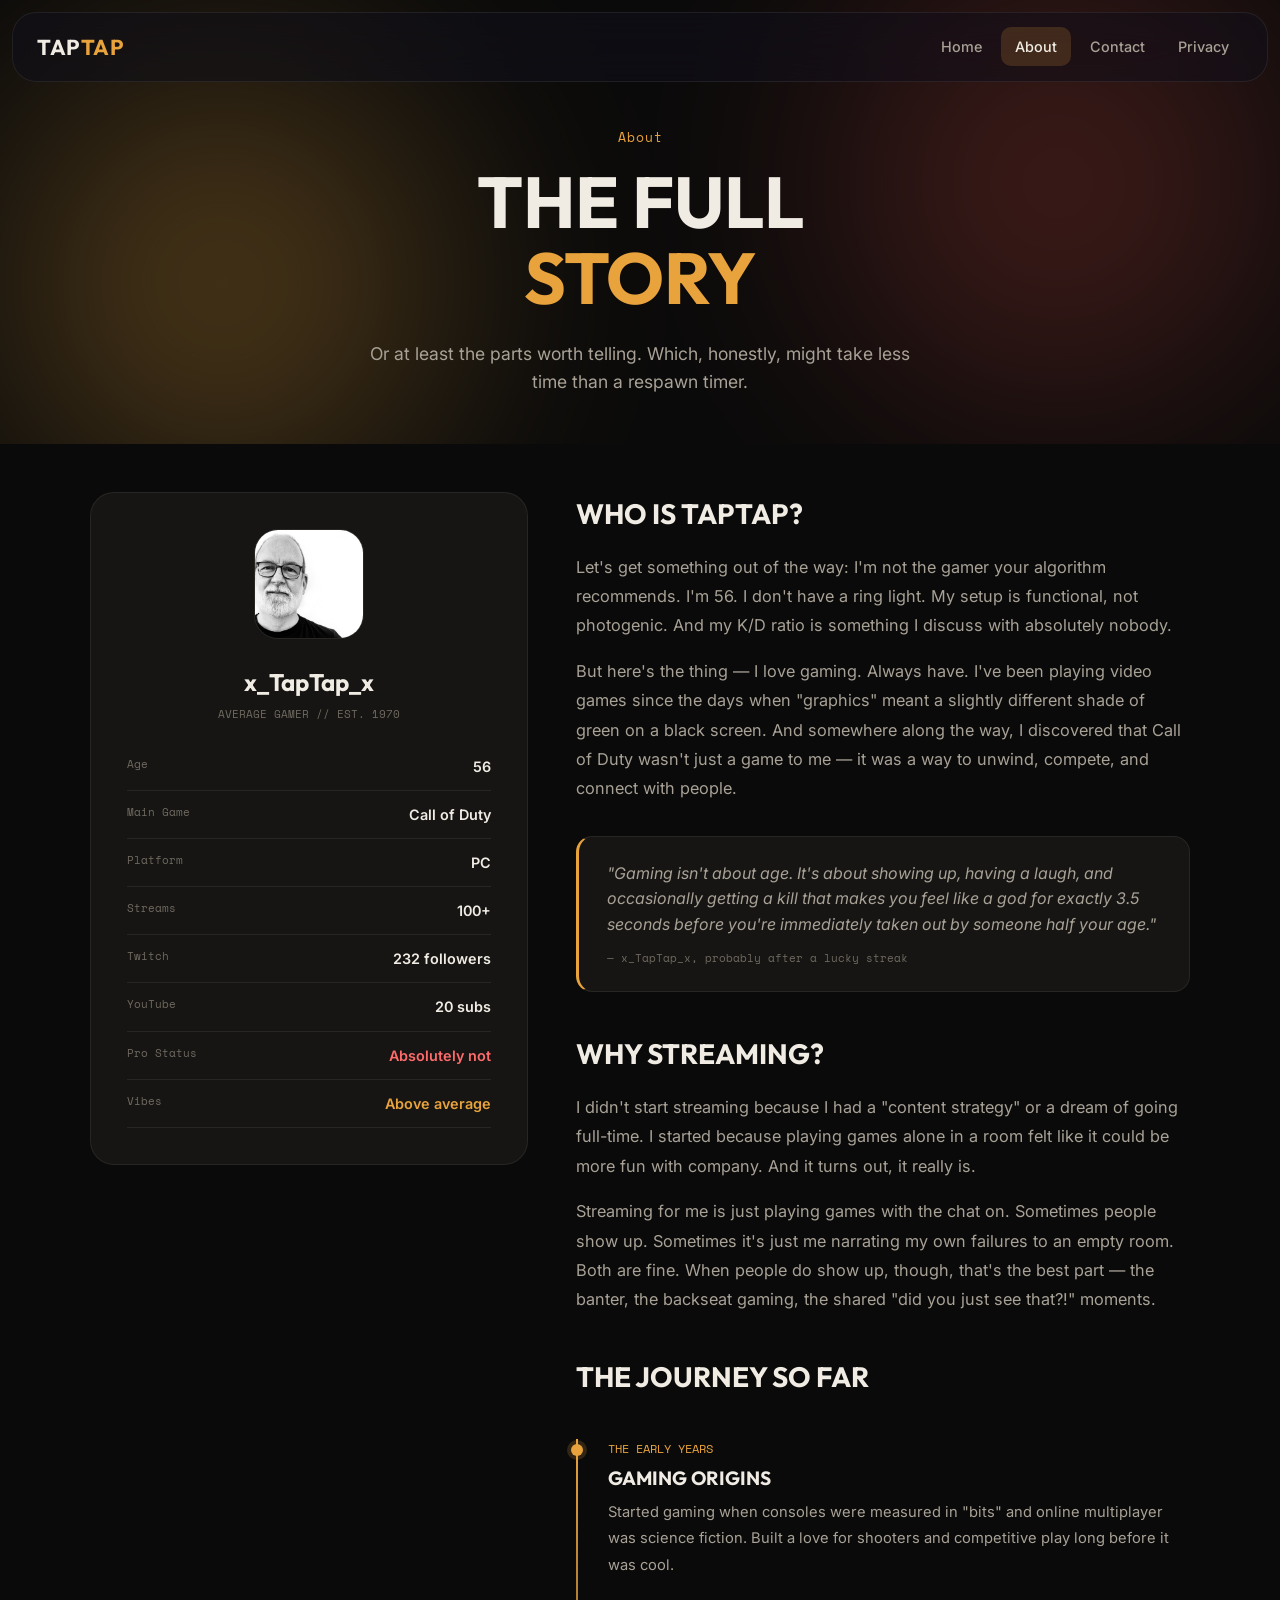
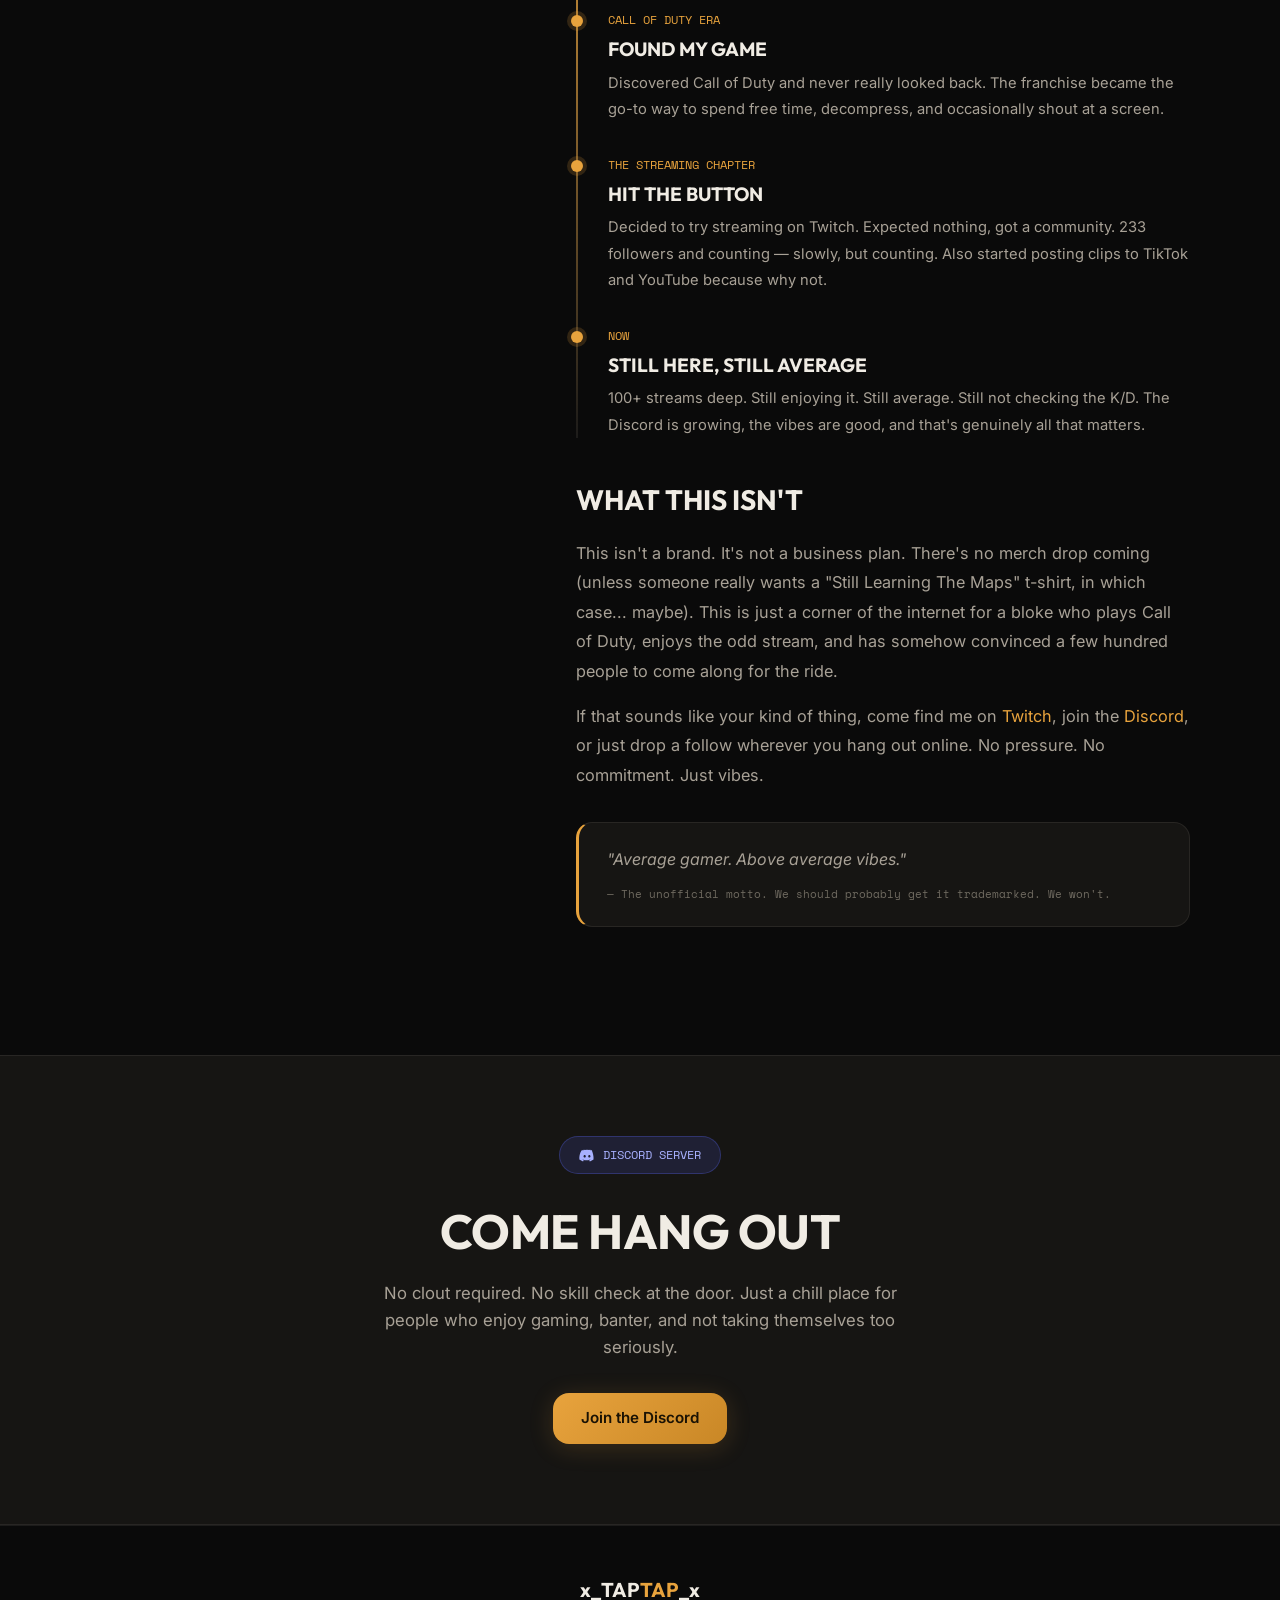
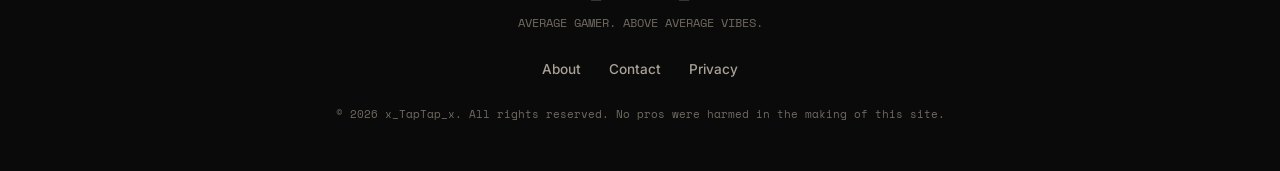
==== commit 53bc4657: "Swap violet/indigo palette for Blackout amber Violet-on-black read too close to Twitch's own brand p" ====
--- a/about.html
+++ b/about.html
@@ -5,7 +5,7 @@
 <meta name="viewport" content="width=device-width, initial-scale=1.0">
 <title>About — x_TapTap_x</title>
 <meta name="description" content="The full story behind x_TapTap_x: a 56-year-old Call of Duty streamer who started streaming for the company, not the clout.">
-<meta name="theme-color" content="#0b0c14">
+<meta name="theme-color" content="#0a0a0a">
 <meta property="og:type" content="profile">
 <meta property="og:title" content="About — x_TapTap_x">
 <meta property="og:description" content="The full story behind x_TapTap_x: a 56-year-old Call of Duty streamer who started streaming for the company, not the clout.">
--- a/styles.css
+++ b/styles.css
@@ -1,21 +1,21 @@
 /* ========== VARIABLES ========== */
 :root {
-  --bg: #0b0c14;
-  --bg-elevated: #14152238;
-  --card: #151625;
-  --card-hover: #1c1d30;
-  --primary: #8b7cfa;
-  --primary-dim: #6c5ce0;
-  --primary-glow: rgba(139, 124, 250, 0.18);
-  --warm: #ff9466;
-  --warm-dim: #ff7a4d;
-  --warm-glow: rgba(255, 148, 102, 0.16);
-  --text-primary: #f1f0f7;
-  --text-secondary: #adabc4;
-  --text-muted: #85839c;
+  --bg: #0a0a0a;
+  --bg-elevated: #16151338;
+  --card: #161513;
+  --card-hover: #201e1a;
+  --primary: #e8a33d;
+  --primary-dim: #c98726;
+  --primary-glow: rgba(232, 163, 61, 0.18);
+  --warm: #c2483f;
+  --warm-dim: #a83a32;
+  --warm-glow: rgba(194, 72, 63, 0.16);
+  --text-primary: #f0ece4;
+  --text-secondary: #a8a196;
+  --text-muted: #6f6a60;
   --danger: #ff6b6b;
-  --border: rgba(255, 255, 255, 0.08);
-  --border-strong: rgba(255, 255, 255, 0.16);
+  --border: rgba(255, 240, 220, 0.08);
+  --border-strong: rgba(255, 240, 220, 0.16);
   --radius-sm: 10px;
   --radius-md: 16px;
   --radius-lg: 24px;
@@ -54,7 +54,7 @@
   left: 1rem;
   z-index: 1000;
   background: var(--primary);
-  color: #0b0c14;
+  color: #1a1204;
   padding: 0.75rem 1.25rem;
   border-radius: var(--radius-sm);
   font-family: var(--font-body);
@@ -207,7 +207,7 @@
 
 .btn-primary {
   background: linear-gradient(135deg, var(--primary), var(--primary-dim));
-  color: #ffffff;
+  color: #1a1204;
   box-shadow: 0 4px 24px var(--primary-glow);
 }
 .btn-primary:hover {
@@ -317,7 +317,7 @@
   font-size: 0.8rem;
   color: var(--primary);
   background: var(--primary-glow);
-  border: 1px solid rgba(139,124,250,0.25);
+  border: 1px solid rgba(232,163,61,0.25);
   padding: 0.45rem 1rem;
   border-radius: 999px;
   margin-bottom: 1.75rem;
@@ -532,7 +532,7 @@
   width: 48px;
   height: 48px;
   background: var(--primary-glow);
-  border: 1px solid rgba(139,124,250,0.25);
+  border: 1px solid rgba(232,163,61,0.25);
   border-radius: var(--radius-sm);
   display: flex;
   align-items: center;
@@ -974,7 +974,7 @@
 .form-group select {
   cursor: pointer;
   appearance: none;
-  background-image: url("data:image/svg+xml,%3Csvg xmlns='http://www.w3.org/2000/svg' width='12' height='12' viewBox='0 0 12 12'%3E%3Cpath fill='%238b7cfa' d='M6 8L1 3h10z'/%3E%3C/svg%3E");
+  background-image: url("data:image/svg+xml,%3Csvg xmlns='http://www.w3.org/2000/svg' width='12' height='12' viewBox='0 0 12 12'%3E%3Cpath fill='%23e8a33d' d='M6 8L1 3h10z'/%3E%3C/svg%3E");
   background-repeat: no-repeat;
   background-position: right 1rem center;
 }
@@ -1097,3 +1097,59 @@
   section { padding: 4rem 1.2rem; }
   .hero { padding-top: 6.5rem; }
 }
+
+/* ========== TRAILER ========== */
+.trailer { background: var(--bg); }
+
+.trailer-player {
+  position: relative;
+  margin-top: 3rem;
+  border-radius: var(--radius-lg);
+  overflow: hidden;
+  border: 1px solid var(--border);
+  aspect-ratio: 16 / 9;
+  background: var(--card);
+  box-shadow: 0 24px 60px rgba(0,0,0,0.4);
+}
+
+.trailer-poster {
+  width: 100%;
+  height: 100%;
+  object-fit: cover;
+  display: block;
+  filter: saturate(0.9) brightness(0.8);
+  transition: filter 0.4s var(--ease-out), transform 0.6s var(--ease-out);
+}
+.trailer-player:hover .trailer-poster {
+  filter: saturate(1) brightness(0.68);
+  transform: scale(1.02);
+}
+
+.trailer-play {
+  position: absolute;
+  top: 50%; left: 50%;
+  transform: translate(-50%, -50%);
+  width: 84px; height: 84px;
+  border-radius: 50%;
+  background: linear-gradient(135deg, var(--primary), var(--primary-dim));
+  border: none;
+  color: #ffffff;
+  display: flex;
+  align-items: center;
+  justify-content: center;
+  cursor: pointer;
+  box-shadow: 0 8px 32px var(--primary-glow);
+  transition: transform 0.25s var(--ease-out), box-shadow 0.25s var(--ease-out);
+}
+.trailer-play svg { width: 32px; height: 32px; margin-left: 4px; }
+.trailer-play:hover {
+  transform: translate(-50%, -50%) scale(1.08);
+  box-shadow: 0 12px 44px var(--primary-glow);
+}
+
+.trailer-video {
+  width: 100%;
+  height: 100%;
+  display: block;
+  background: #000;
+}
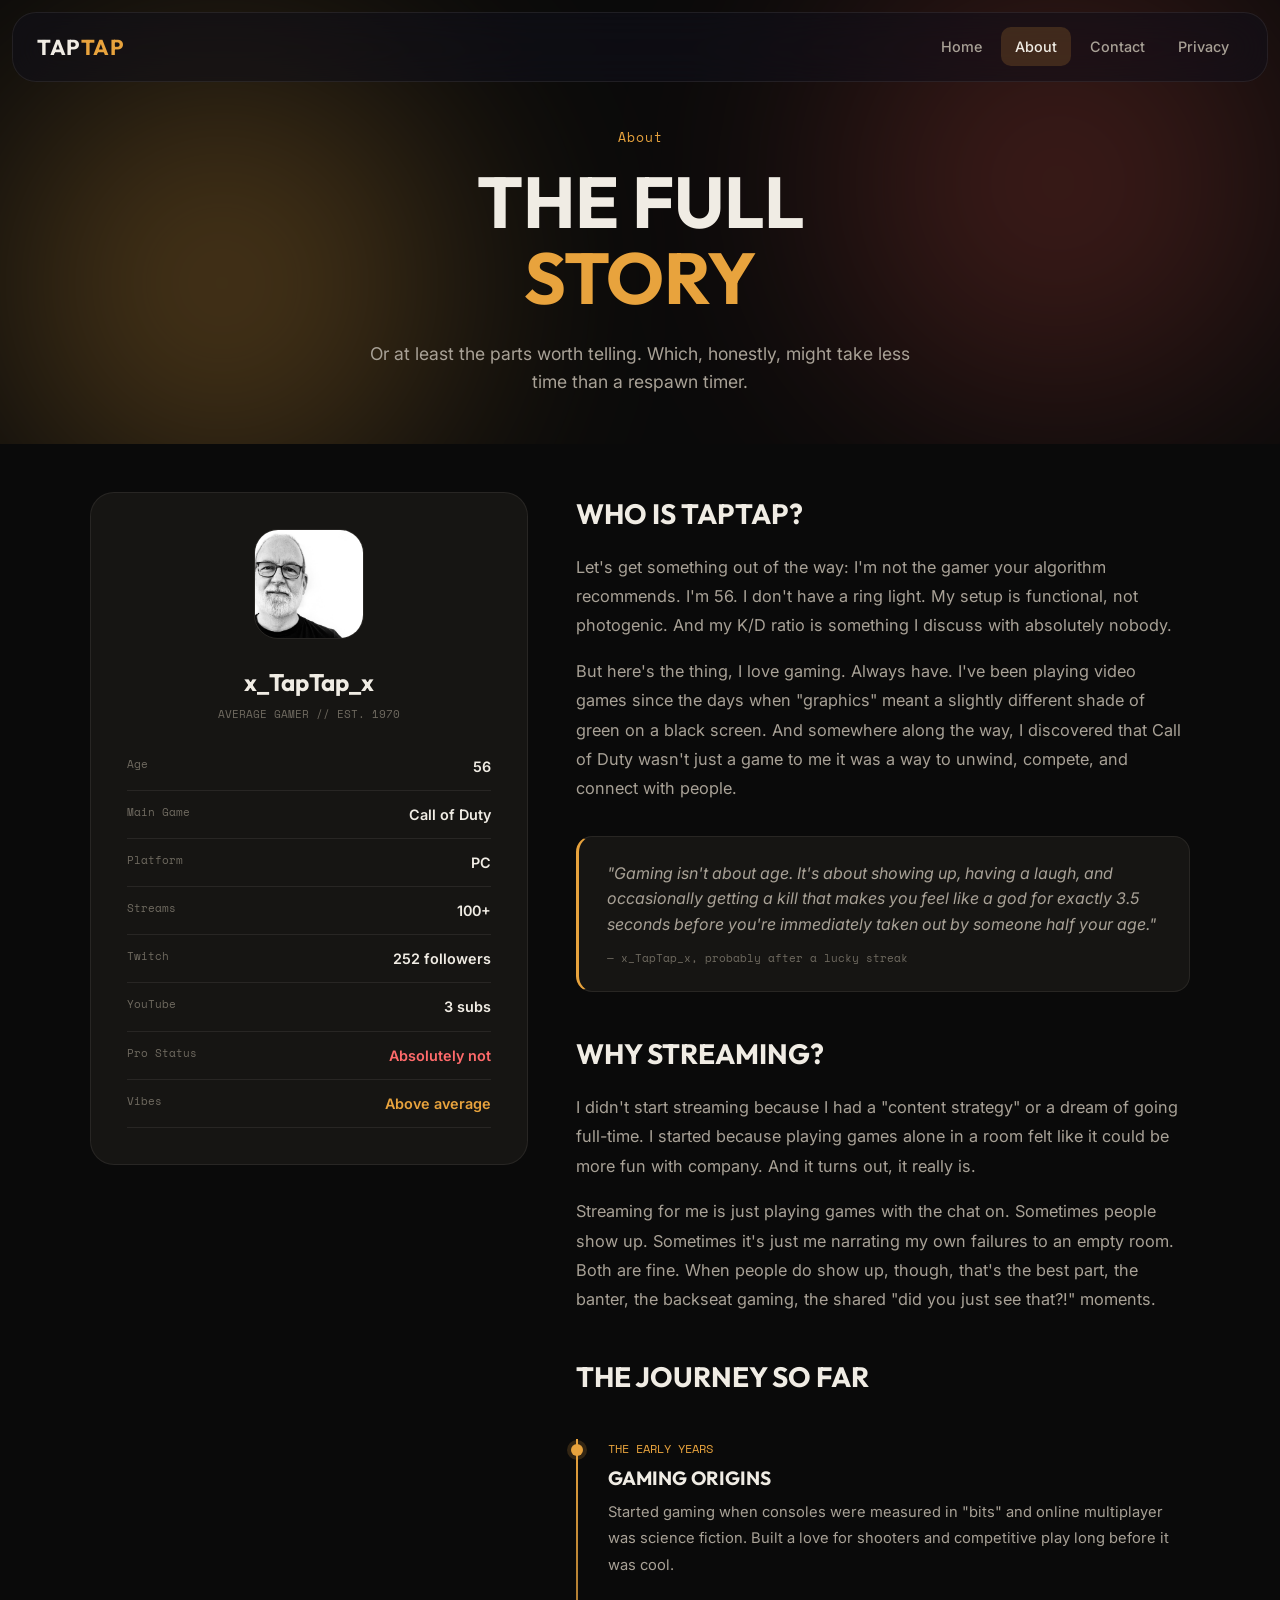
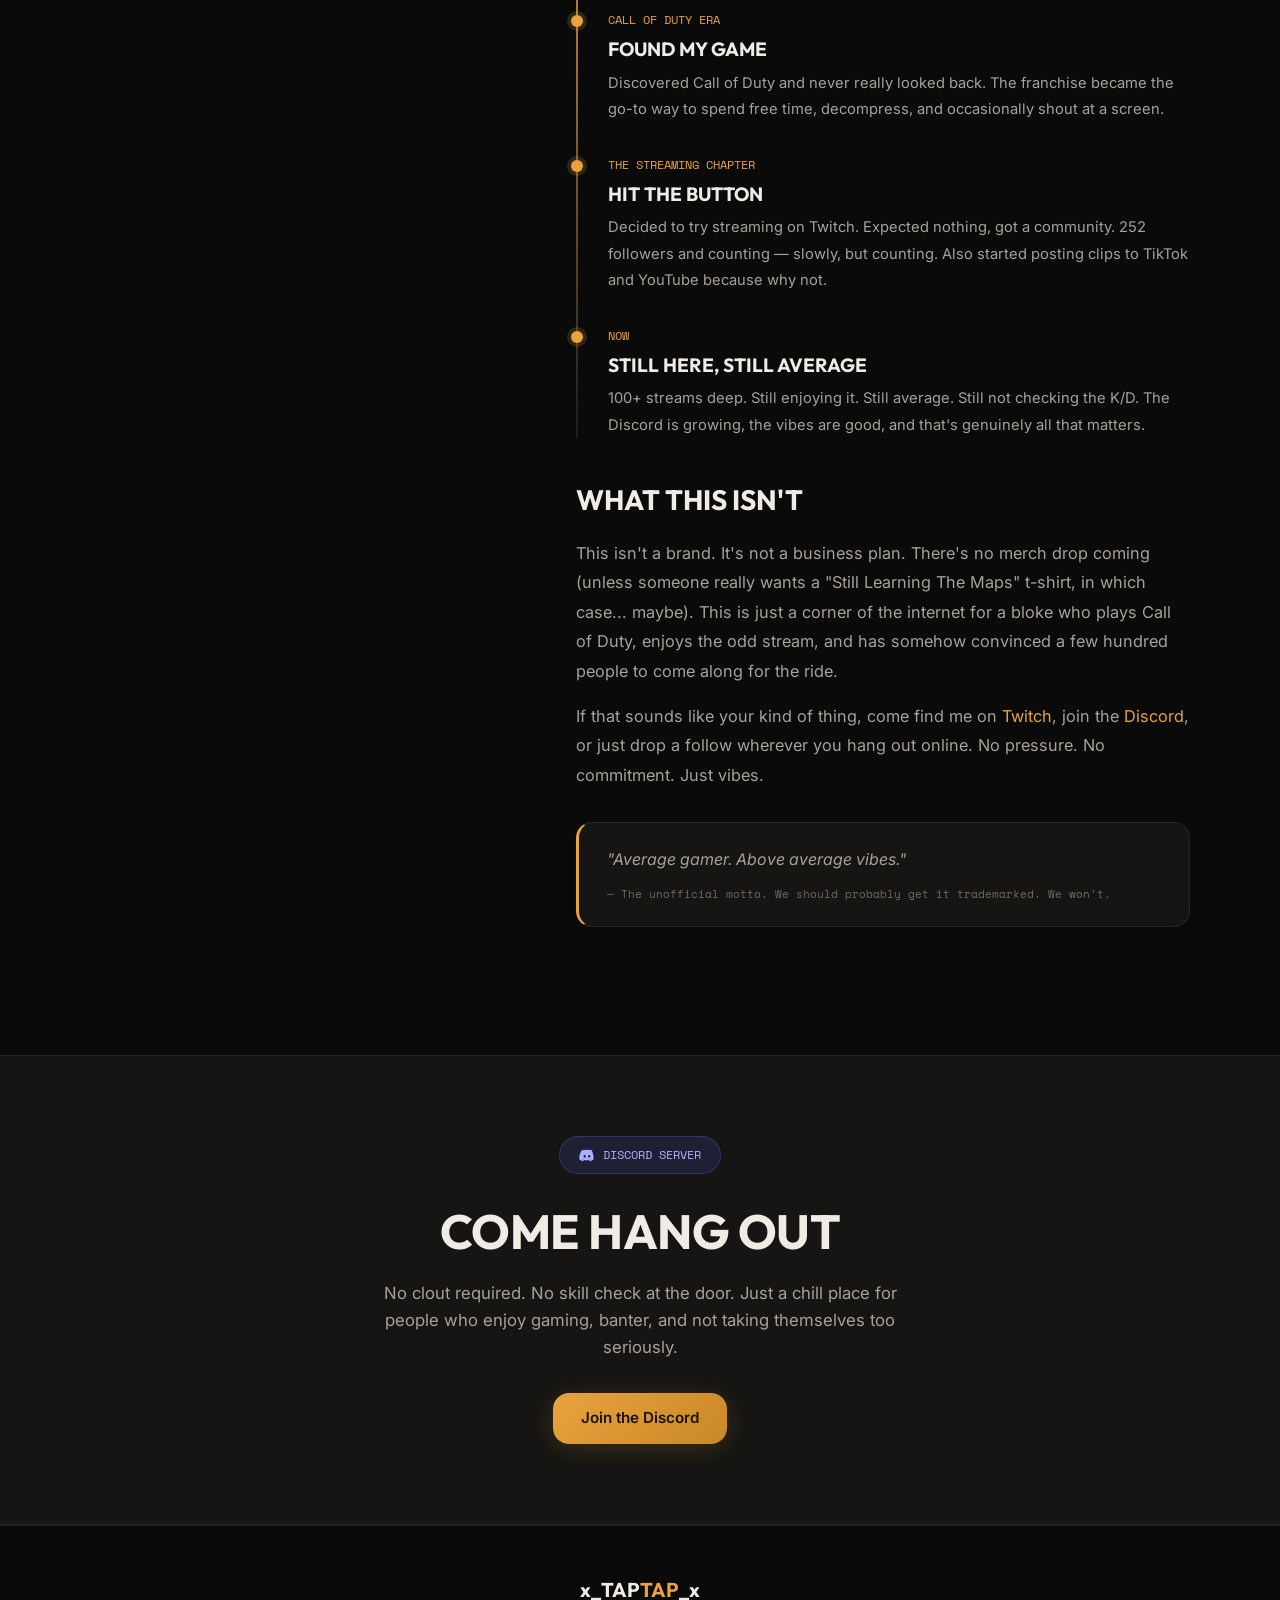
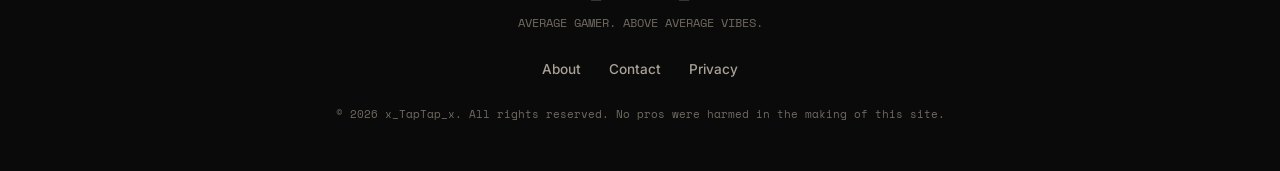
==== commit 08891985: "Updated follower/sub counts" ====
--- a/about.html
+++ b/about.html
@@ -82,11 +82,11 @@
             </li>
             <li>
               <span class="label">Twitch</span>
-              <span class="value">232 followers</span>
+              <span class="value">252 followers</span>
             </li>
             <li>
               <span class="label">YouTube</span>
-              <span class="value">20 subs</span>
+              <span class="value">3 subs</span>
             </li>
             <li>
               <span class="label">Pro Status</span>
@@ -109,9 +109,9 @@
           And my K/D ratio is something I discuss with absolutely nobody.
         </p>
         <p class="reveal">
-          But here's the thing — I love gaming. Always have. I've been playing video games
+          But here's the thing, I love gaming. Always have. I've been playing video games
           since the days when "graphics" meant a slightly different shade of green on a black screen.
-          And somewhere along the way, I discovered that Call of Duty wasn't just a game to me —
+          And somewhere along the way, I discovered that Call of Duty wasn't just a game to me
           it was a way to unwind, compete, and connect with people.
         </p>
 
@@ -131,7 +131,7 @@
         <p class="reveal">
           Streaming for me is just playing games with the chat on. Sometimes people show up.
           Sometimes it's just me narrating my own failures to an empty room. Both are fine.
-          When people do show up, though, that's the best part — the banter, the backseat gaming,
+          When people do show up, though, that's the best part, the banter, the backseat gaming,
           the shared "did you just see that?!" moments.
         </p>
 
@@ -150,7 +150,7 @@
           <div class="timeline-item">
             <div class="timeline-year">THE STREAMING CHAPTER</div>
             <h4>HIT THE BUTTON</h4>
-            <p>Decided to try streaming on Twitch. Expected nothing, got a community. 233 followers and counting — slowly, but counting. Also started posting clips to TikTok and YouTube because why not.</p>
+            <p>Decided to try streaming on Twitch. Expected nothing, got a community. 252 followers and counting — slowly, but counting. Also started posting clips to TikTok and YouTube because why not.</p>
           </div>
           <div class="timeline-item">
             <div class="timeline-year">NOW</div>
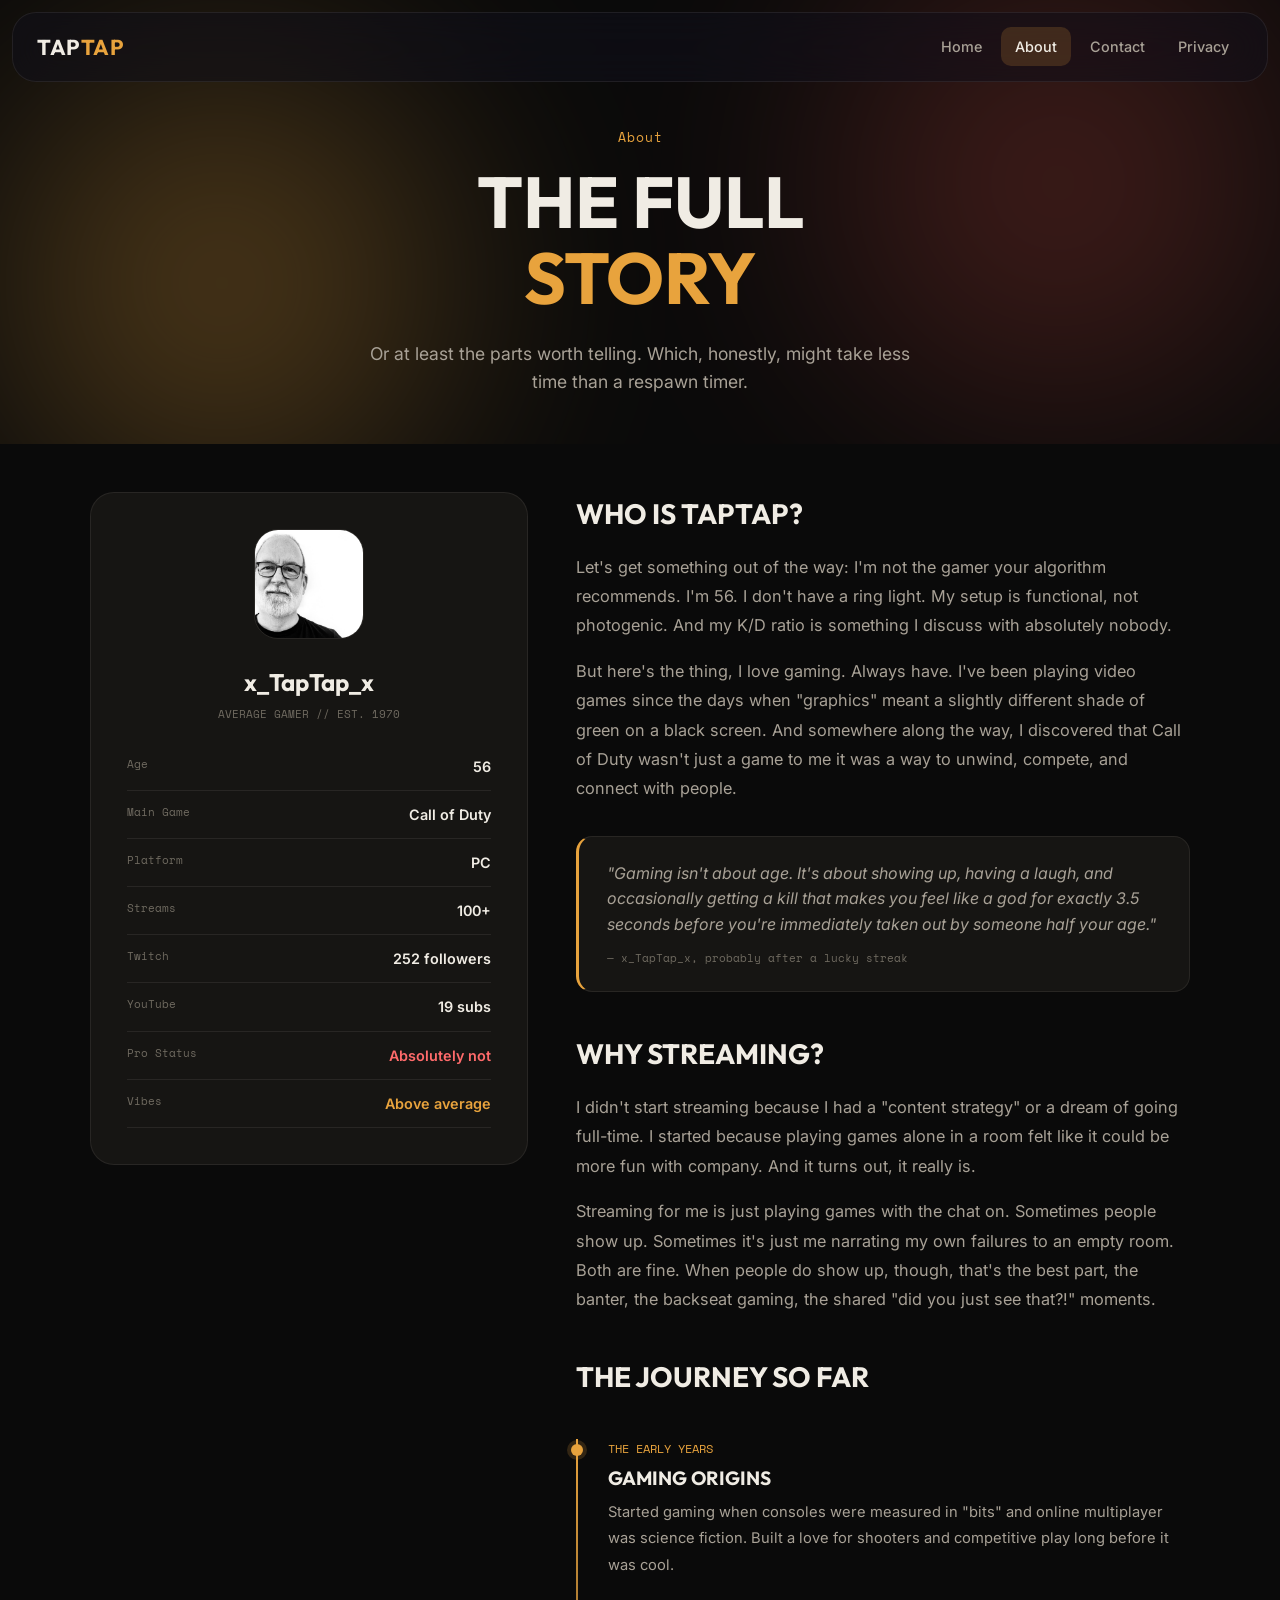
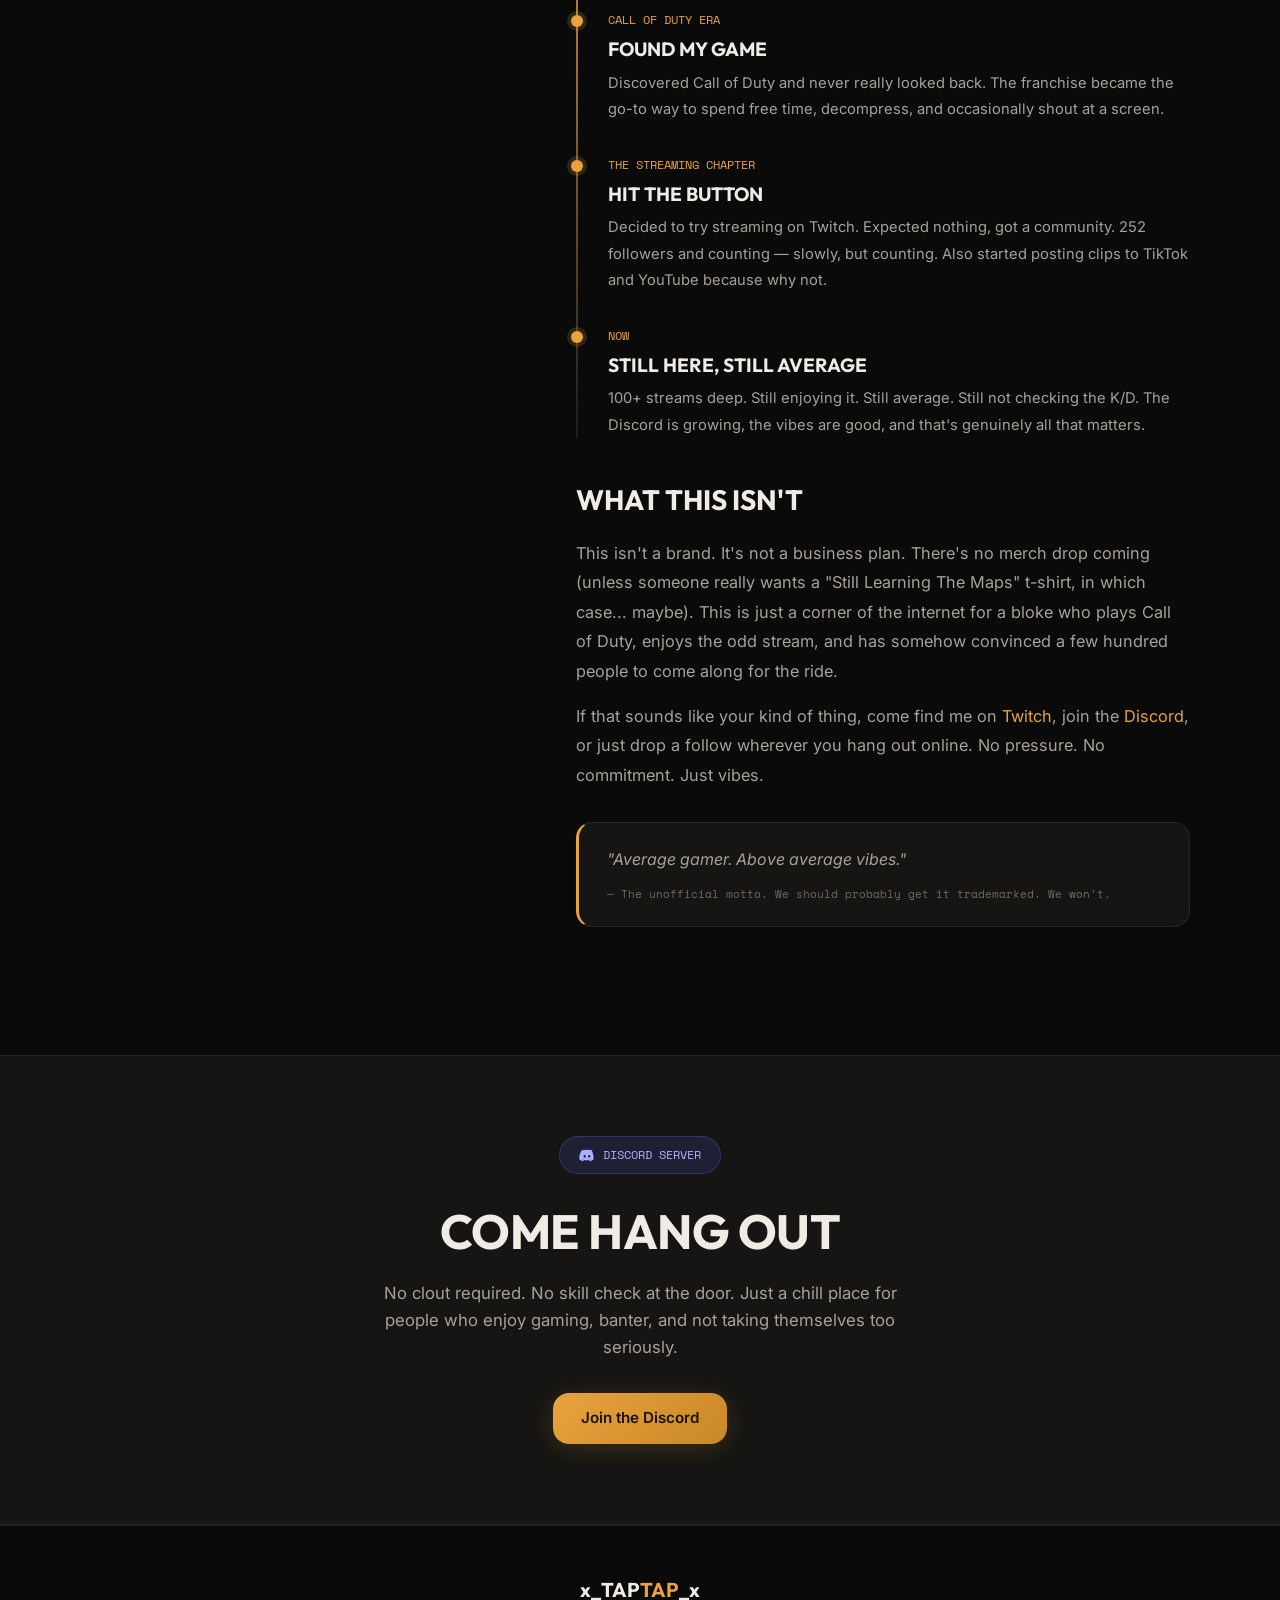
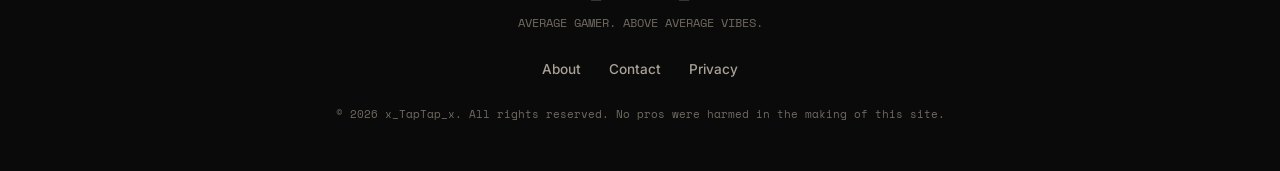
==== commit c620b314: "Update about.html" ====
--- a/about.html
+++ b/about.html
@@ -86,7 +86,7 @@
             </li>
             <li>
               <span class="label">YouTube</span>
-              <span class="value">3 subs</span>
+              <span class="value">19 subs</span>
             </li>
             <li>
               <span class="label">Pro Status</span>
